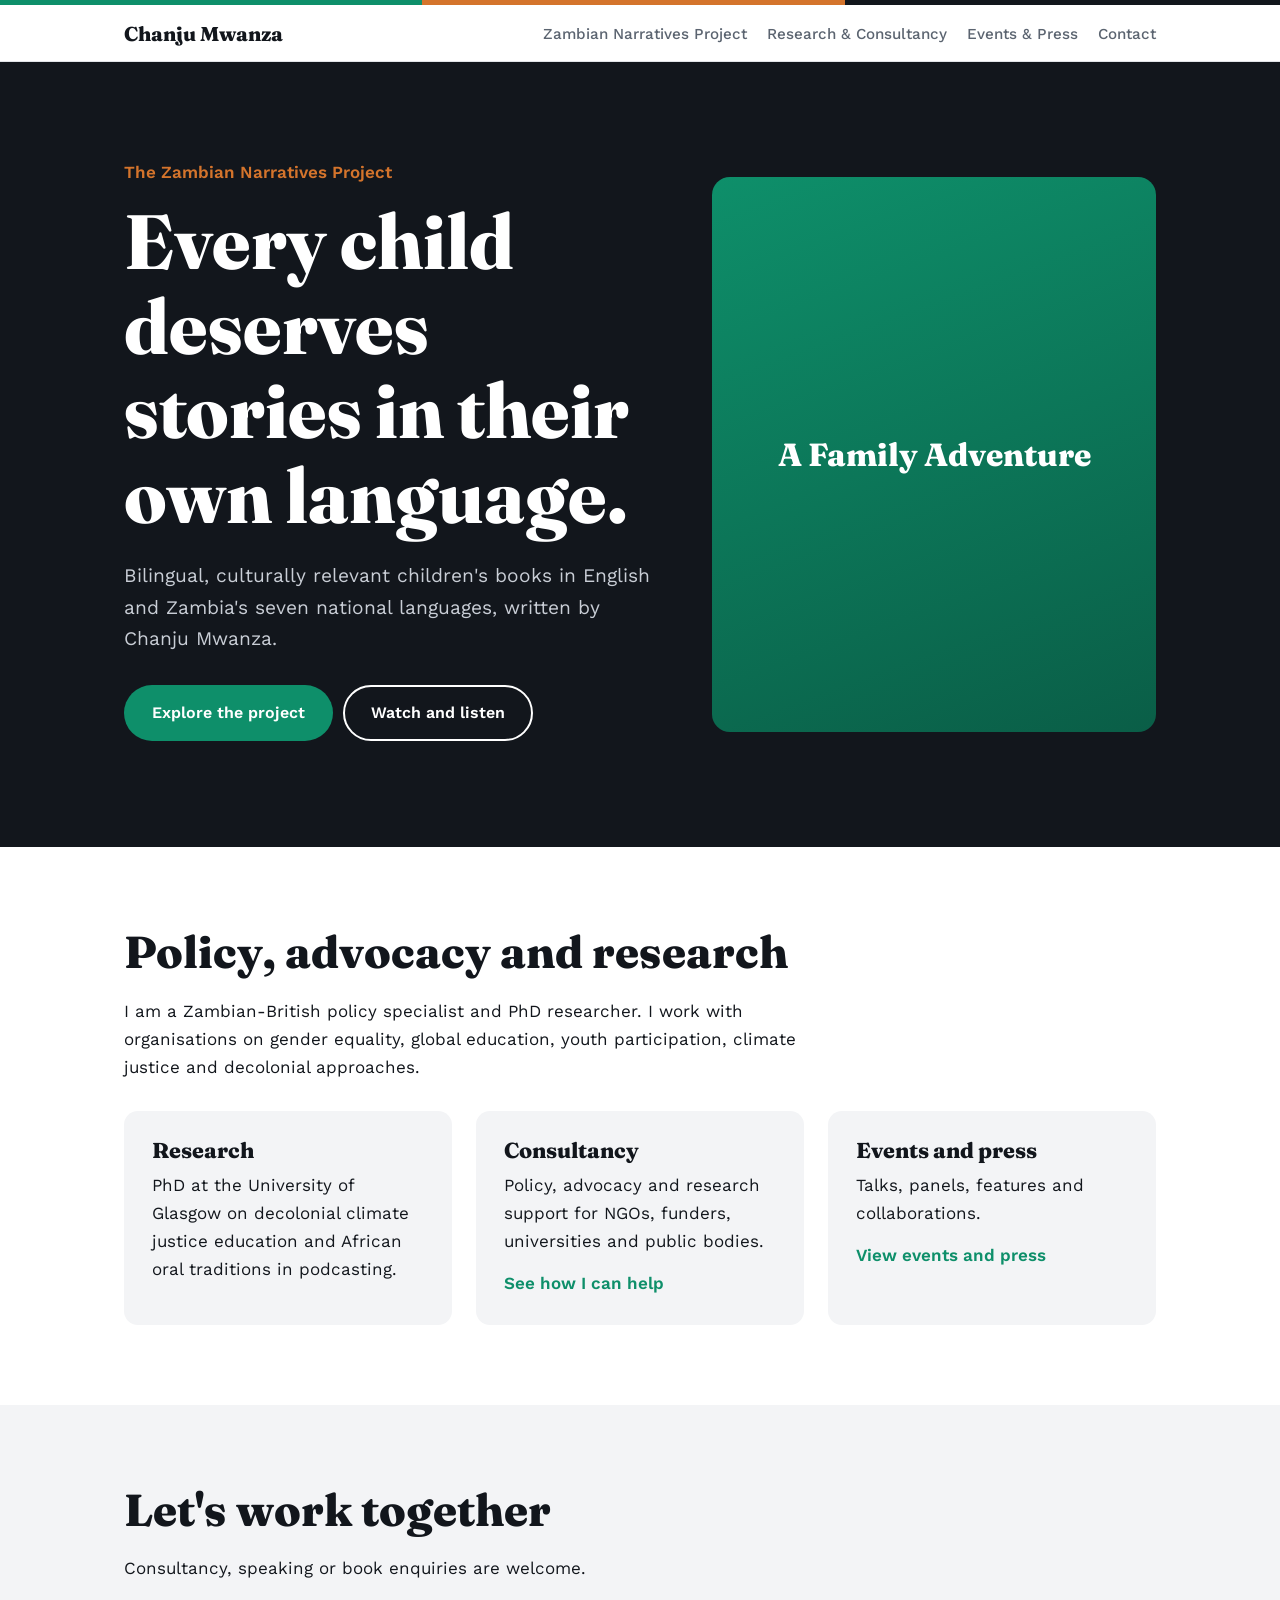
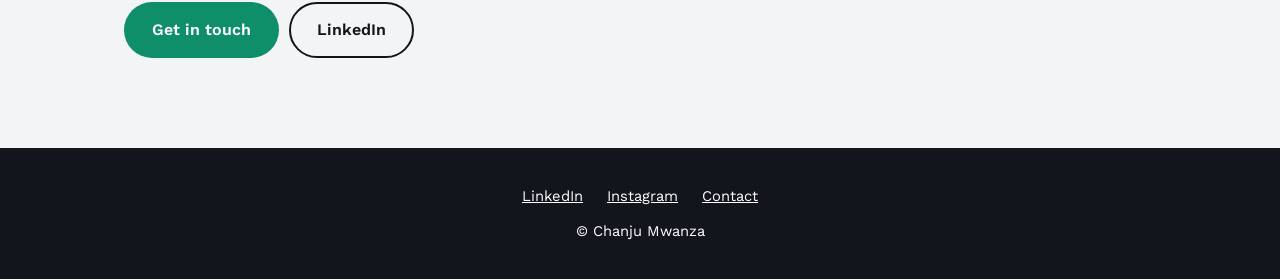
==== index.html @ a1e7d8d2 "Add files via upload" ====
<!DOCTYPE html><html lang="en"><head><meta charset="utf-8"><meta name="viewport" content="width=device-width, initial-scale=1">
<title>Policy, advocacy and research | Chanju Mwanza</title><meta name="description" content="Chanju Mwanza: Zambian Narratives Project, plus policy, advocacy and research consultancy on gender, climate justice and global education.">
<link rel="preconnect" href="https://fonts.googleapis.com"><link rel="preconnect" href="https://fonts.gstatic.com" crossorigin>
<link href="https://fonts.googleapis.com/css2?family=Fraunces:opsz,wght@9..144,500;9..144,800&family=Work+Sans:wght@400;500;600&display=swap" rel="stylesheet">
<link rel="stylesheet" href="style.css"></head><body>
<div class="stripe"></div>
<header><div class="wrap"><a class="logo" href="index.html">Chanju Mwanza</a><nav aria-label="Main"><a href="zambian-narratives-project.html">Zambian Narratives Project</a><a href="research-consultancy.html">Research & Consultancy</a><a href="events-press.html">Events & Press</a><a href="contact.html">Contact</a></nav></div></header>
<main>
<div class="hero"><div class="wrap"><div>
<p class="kicker">The Zambian Narratives Project</p>
<h1>Every child deserves stories in their own language.</h1>
<p class="lead">Bilingual, culturally relevant children's books in English and Zambia's seven national languages, written by Chanju Mwanza.</p>
<a class="btn solid" href="zambian-narratives-project.html">Explore the project</a><a class="btn line" href="zambian-narratives-project.html#watch">Watch and listen</a></div>
<!-- Replace with book cover: <img src="images/book-cover.jpg" alt="A Family Adventure book cover"> -->
<div class="cover" role="img" aria-label="Book cover placeholder"><span>A Family Adventure</span></div></div></div>
<section><div class="wrap"><h2>Policy, advocacy and research</h2>
<p style="max-width:40em">I am a Zambian-British policy specialist and PhD researcher. I work with organisations on gender equality, global education, youth participation, climate justice and decolonial approaches.</p>
<div class="grid">
<div class="card"><h3>Research</h3><p>PhD at the University of Glasgow on decolonial climate justice education and African oral traditions in podcasting.</p></div>
<div class="card"><h3>Consultancy</h3><p>Policy, advocacy and research support for NGOs, funders, universities and public bodies.</p><p style="margin-top:14px"><a class="more" href="research-consultancy.html">See how I can help</a></p></div>
<div class="card"><h3>Events and press</h3><p>Talks, panels, features and collaborations.</p><p style="margin-top:14px"><a class="more" href="events-press.html">View events and press</a></p></div></div></div></section>
<section class="alt"><div class="wrap"><h2>Let's work together</h2><p>Consultancy, speaking or book enquiries are welcome.</p><p style="margin-top:20px"><a class="btn solid" href="contact.html">Get in touch</a><a class="btn line" href="https://www.linkedin.com/in/chanjumwanza" target="_blank" rel="noopener">LinkedIn</a></p></div></section></main>
<footer><a href="https://www.linkedin.com/in/chanjumwanza" target="_blank" rel="noopener">LinkedIn</a><a href="https://instagram.com/chanjumwanza" target="_blank" rel="noopener">Instagram</a><a href="contact.html">Contact</a><p style="margin-top:10px">© Chanju Mwanza</p></footer></body></html>
---- style.css ----
:root{--ink:#12161C;--slate:#5B6470;--mist:#F3F4F6;--line:#E1E4E8;--green:#0E8F6A;--copper:#D4742C;--serif:'Fraunces',Georgia,serif;--sans:'Work Sans',system-ui,sans-serif}
*{box-sizing:border-box;margin:0}
html{scroll-behavior:smooth}
body{font:17px/1.65 var(--sans);color:var(--ink);background:#fff}
a{color:var(--green)}
:focus-visible{outline:3px solid var(--copper);outline-offset:3px}
.wrap{max-width:1080px;margin:0 auto;padding:0 24px}
h1,h2,h3{font-family:var(--serif);line-height:1.1;font-weight:800}
h2{font-size:clamp(1.9rem,4.5vw,2.8rem);margin-bottom:20px}
h3{font-size:1.35rem;margin-bottom:8px}
p+p{margin-top:14px}
section{padding:80px 0}
.stripe{height:5px;background:linear-gradient(90deg,var(--green) 0 33%,var(--copper) 33% 66%,var(--ink) 66%)}
header{position:sticky;top:0;z-index:5;background:#fff;border-bottom:1px solid var(--line)}
header .wrap{display:flex;justify-content:space-between;align-items:center;flex-wrap:wrap;gap:8px;padding-top:14px;padding-bottom:14px}
.logo{font:800 1.25rem var(--serif);text-decoration:none;color:var(--ink)}
nav a{margin-left:20px;text-decoration:none;color:var(--slate);font-weight:500;font-size:.95rem}
nav a:hover,nav a[aria-current]{color:var(--ink)}
nav a[aria-current]{border-bottom:2px solid var(--copper);padding-bottom:3px}
.hero{background:var(--ink);color:#fff;padding:96px 0}
.hero .wrap{display:grid;grid-template-columns:1.2fr 1fr;gap:56px;align-items:center}
.hero h1{font-size:clamp(2.6rem,7vw,4.8rem)}
.hero p.lead{font-size:1.2rem;margin:22px 0 30px;color:#C9CED6;max-width:32em}
.kicker{color:var(--copper);font-weight:600;margin-bottom:14px}
.btn{display:inline-block;padding:13px 26px;border-radius:999px;font-weight:600;text-decoration:none;margin:0 10px 10px 0;border:2px solid transparent;cursor:pointer;font-family:var(--sans);font-size:1rem}
.btn.solid{background:var(--green);color:#fff}
.btn.line{border-color:currentColor;color:inherit}
.btn:hover{background:var(--copper);border-color:var(--copper);color:#fff}
.cover{aspect-ratio:4/5;background:linear-gradient(160deg,var(--green),#0A5E47);border-radius:18px;display:grid;place-items:center;text-align:center;padding:24px;overflow:hidden}
.cover img{width:100%;height:100%;object-fit:cover}
.cover span{font:800 2rem var(--serif)}
.grid{display:grid;grid-template-columns:repeat(auto-fit,minmax(250px,1fr));gap:24px;margin-top:30px}
.card{background:var(--mist);border-radius:14px;padding:28px}
.card a.more{font-weight:600;text-decoration:none}
.alt{background:var(--mist)}
.alt .card{background:#fff}
.split{display:grid;grid-template-columns:1fr 1fr;gap:48px;align-items:start}
.tags{display:flex;flex-wrap:wrap;gap:10px;list-style:none;padding:0;margin-top:20px}
.tags li{border:1px solid var(--line);background:#fff;border-radius:999px;padding:6px 16px;font-size:.92rem}
.video{aspect-ratio:16/9;width:100%;border:0;border-radius:14px;background:#000;display:block;margin-top:16px}
.list li{list-style:none;padding:18px 0;border-bottom:1px solid var(--line)}
.list a{font-weight:600}
.page-title{padding:72px 0 24px}
.page-title h1{font-size:clamp(2.2rem,6vw,3.6rem)}
.page-title p{color:var(--slate);max-width:36em;margin-top:14px;font-size:1.15rem}
form{display:grid;gap:18px;max-width:600px}
label{font-weight:600;display:grid;gap:6px}
input,select,textarea{font:inherit;padding:12px 14px;border:1px solid #C5CAD1;border-radius:10px;background:#fff;width:100%}
textarea{min-height:160px}
.hp{position:absolute;left:-9999px}
footer{background:var(--ink);color:#fff;padding:36px 0;text-align:center;font-size:.92rem}
footer a{color:#fff;margin:0 12px}
@media(max-width:760px){.hero .wrap,.split{grid-template-columns:1fr}.cover{max-width:300px}nav a{margin:0 14px 0 0}section{padding:56px 0}}
@media(prefers-reduced-motion:reduce){html{scroll-behavior:auto}}
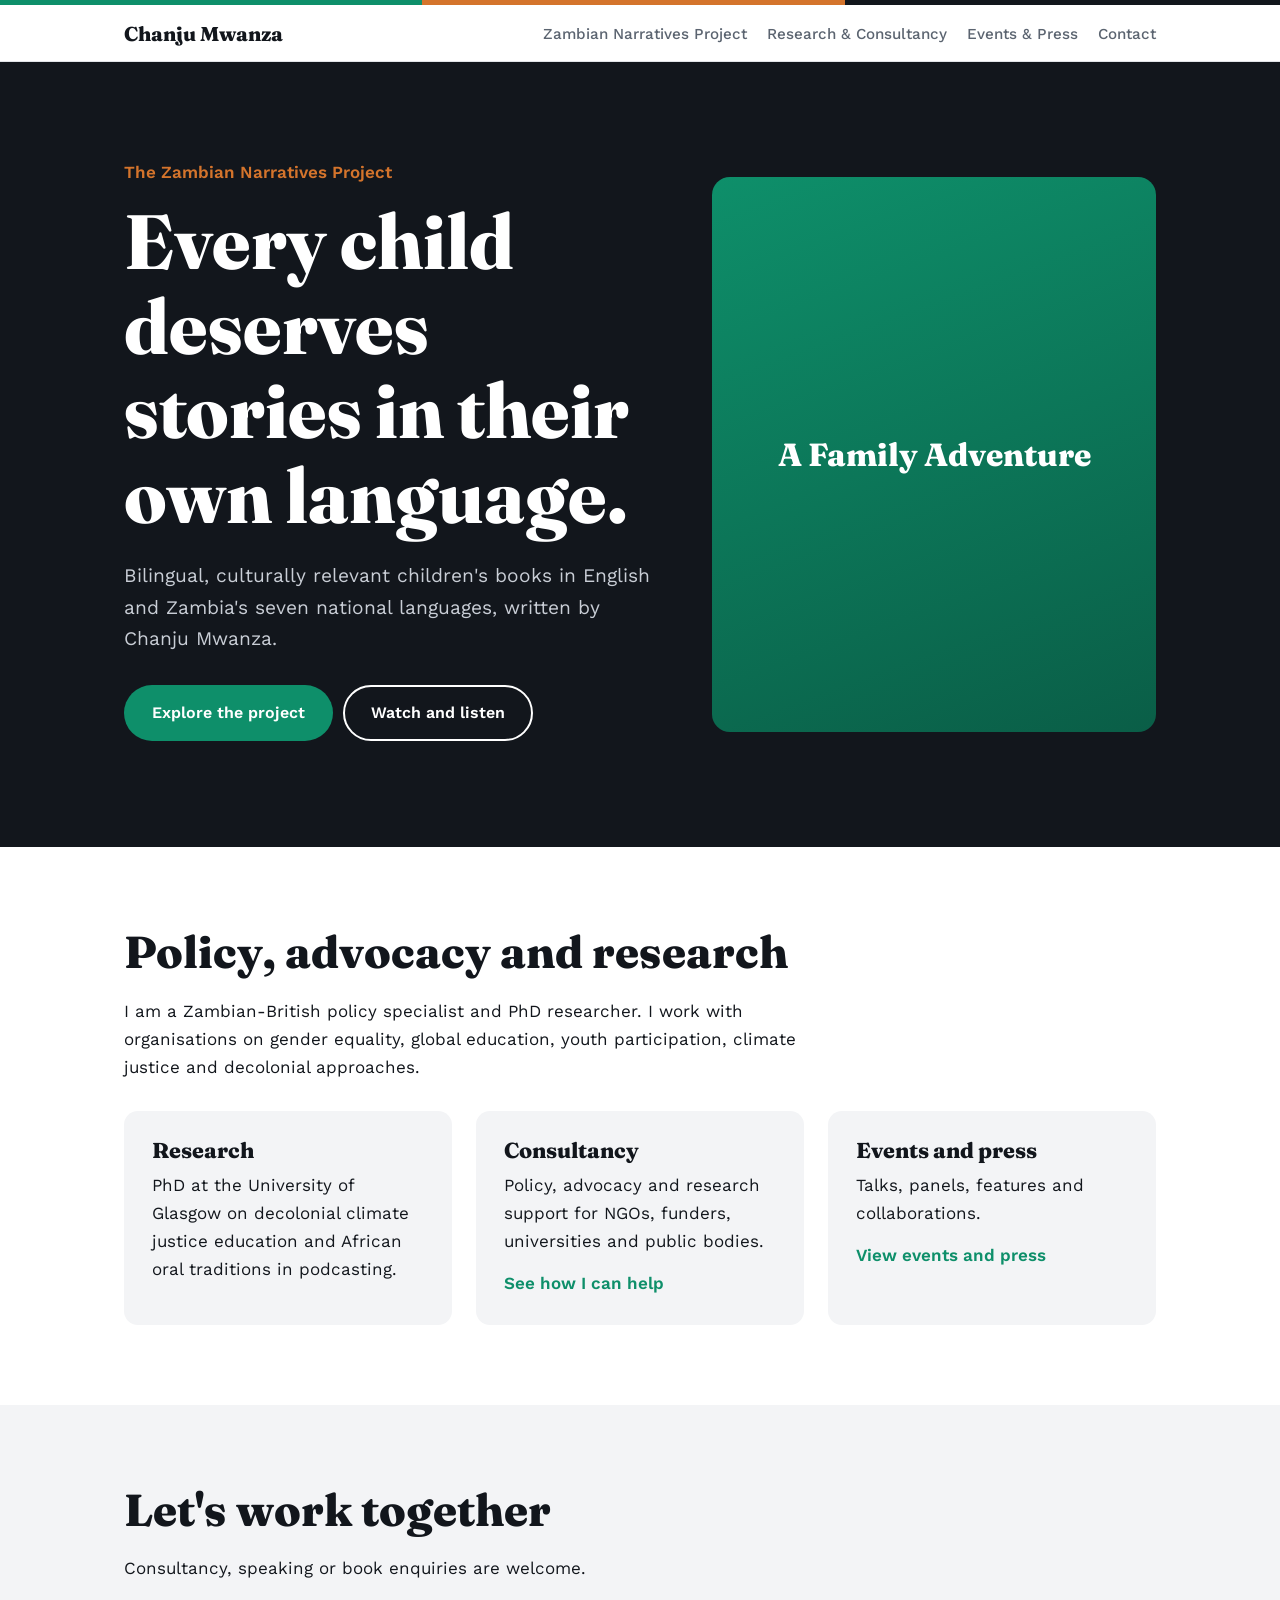
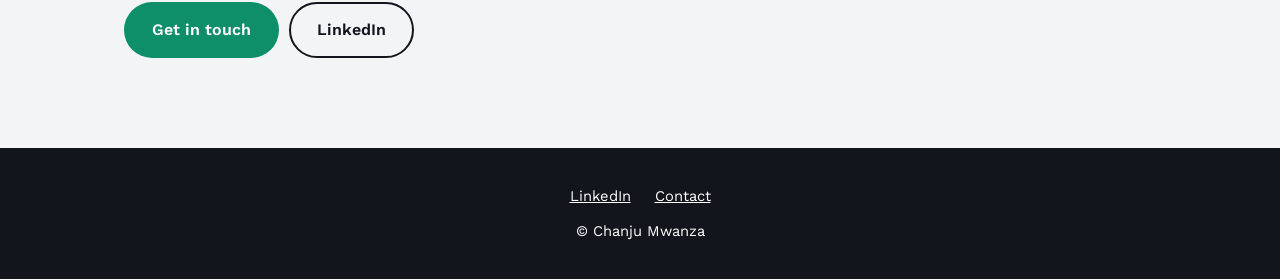
==== commit 7514dadc: "Update footer links in index.html Removed Instagram link from footer and ensured proper formatting." ====
--- a/index.html
+++ b/index.html
@@ -20,4 +20,4 @@
 <div class="card"><h3>Consultancy</h3><p>Policy, advocacy and research support for NGOs, funders, universities and public bodies.</p><p style="margin-top:14px"><a class="more" href="research-consultancy.html">See how I can help</a></p></div>
 <div class="card"><h3>Events and press</h3><p>Talks, panels, features and collaborations.</p><p style="margin-top:14px"><a class="more" href="events-press.html">View events and press</a></p></div></div></div></section>
 <section class="alt"><div class="wrap"><h2>Let's work together</h2><p>Consultancy, speaking or book enquiries are welcome.</p><p style="margin-top:20px"><a class="btn solid" href="contact.html">Get in touch</a><a class="btn line" href="https://www.linkedin.com/in/chanjumwanza" target="_blank" rel="noopener">LinkedIn</a></p></div></section></main>
-<footer><a href="https://www.linkedin.com/in/chanjumwanza" target="_blank" rel="noopener">LinkedIn</a><a href="https://instagram.com/chanjumwanza" target="_blank" rel="noopener">Instagram</a><a href="contact.html">Contact</a><p style="margin-top:10px">© Chanju Mwanza</p></footer></body></html>+<footer><a href="https://www.linkedin.com/in/chanjumwanza" target="_blank" rel="noopener">LinkedIn</a><a href="contact.html">Contact</a><p style="margin-top:10px">© Chanju Mwanza</p></footer></body></html>
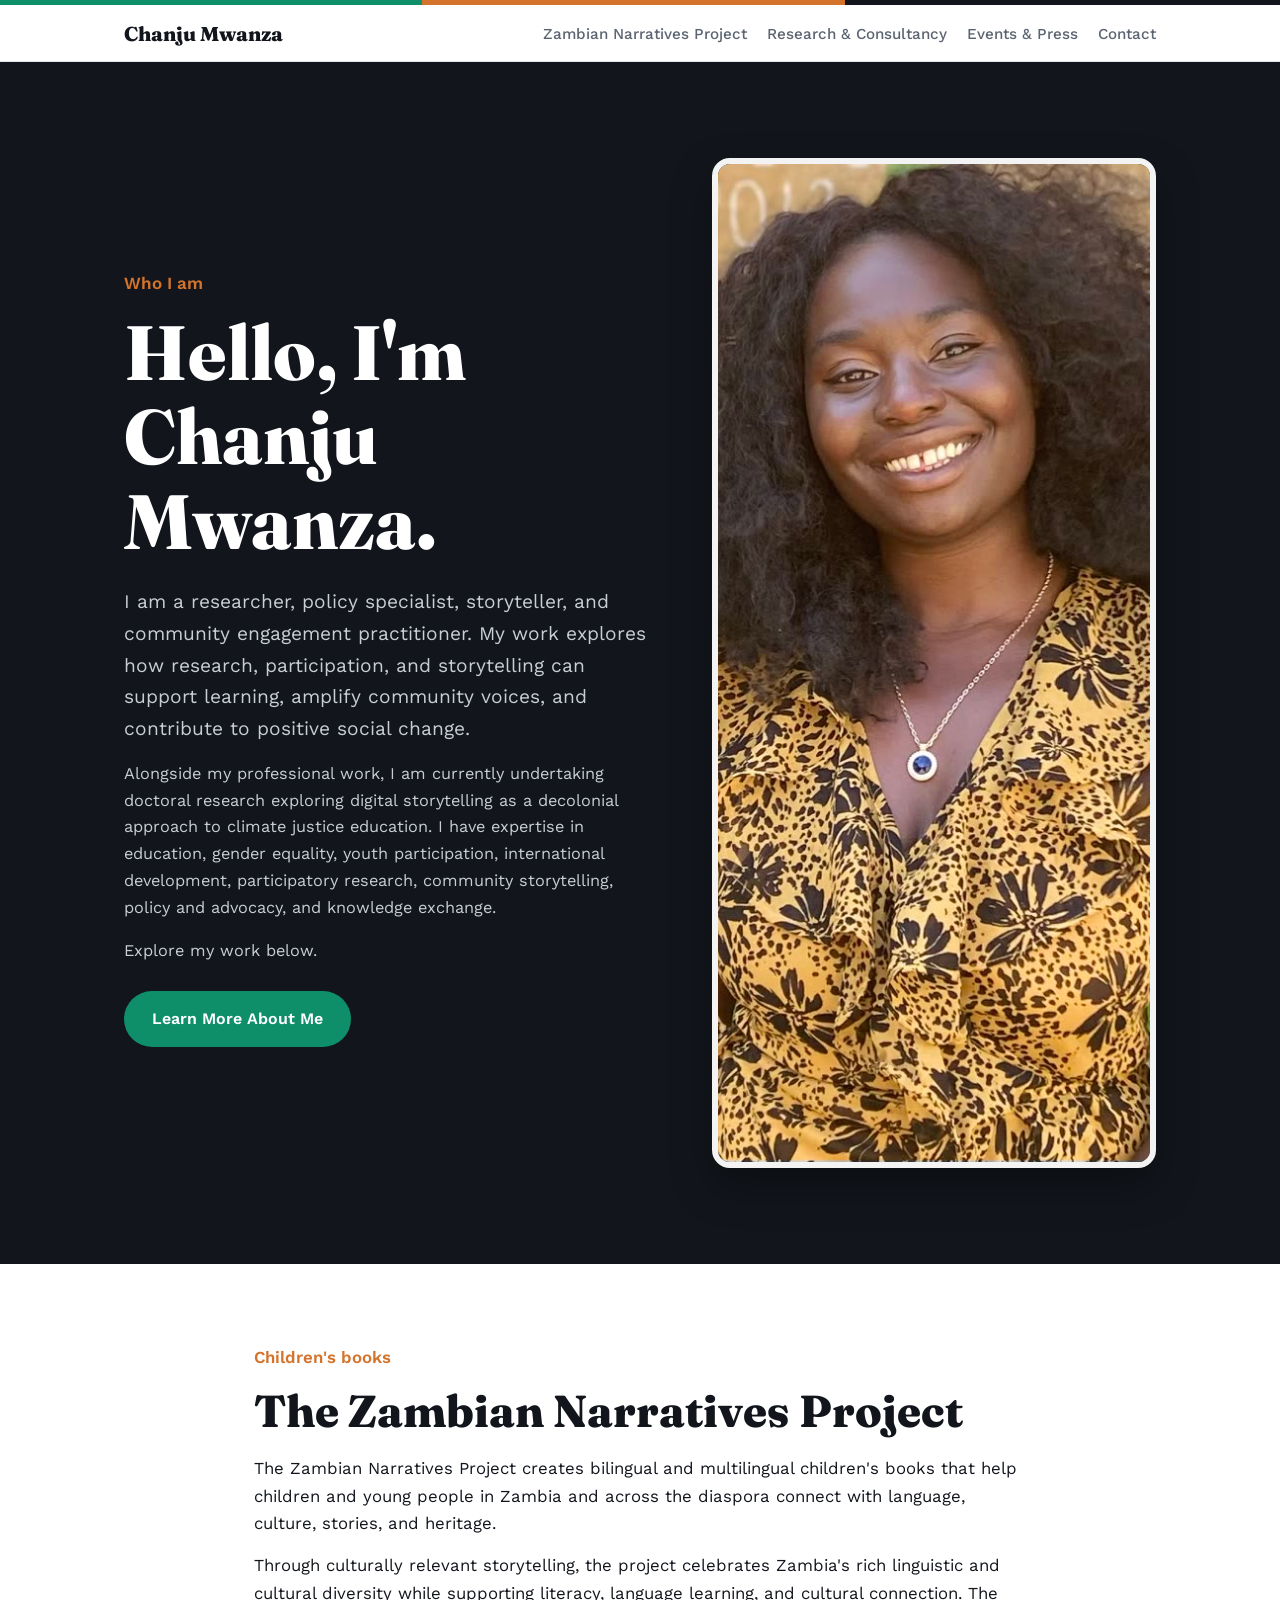
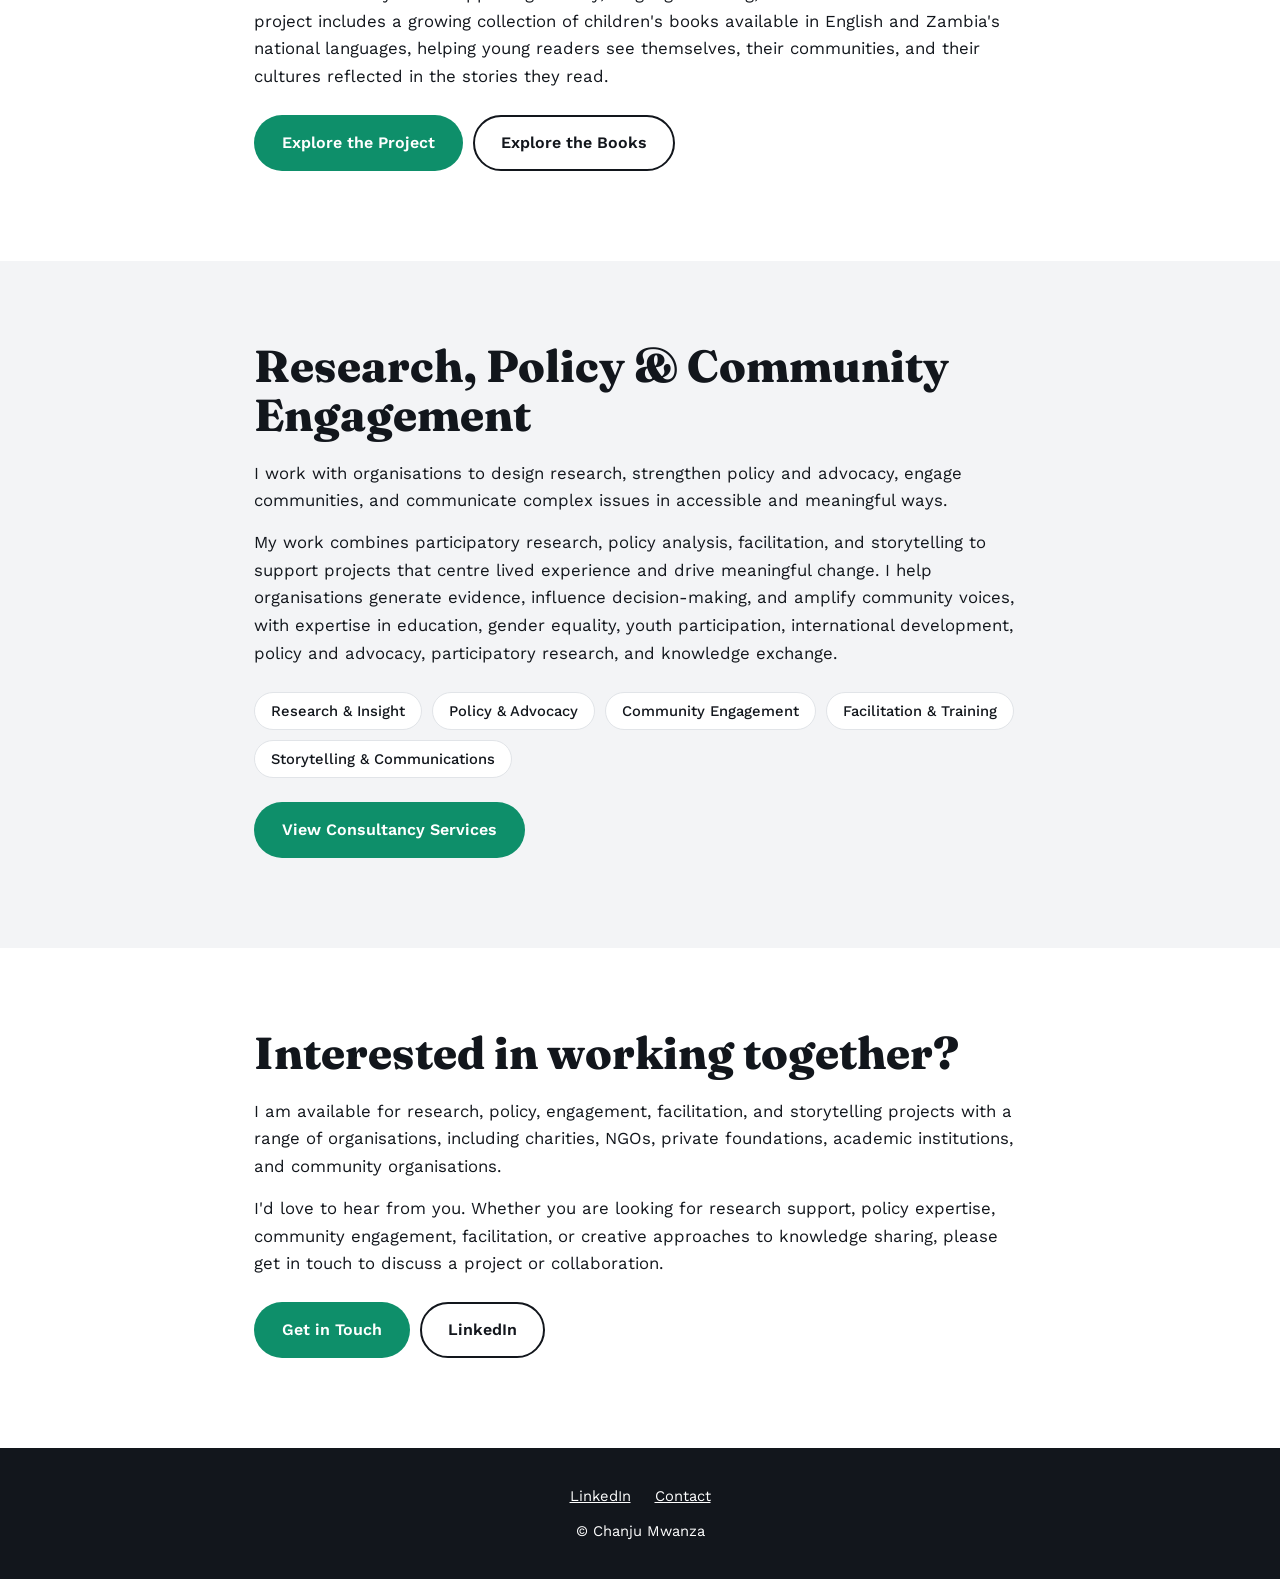
==== commit 6cf03a5f: "Revise title, meta description, and add content sections Updated the title and meta description for " ====
--- a/index.html
+++ b/index.html
@@ -1,23 +1,55 @@
 <!DOCTYPE html><html lang="en"><head><meta charset="utf-8"><meta name="viewport" content="width=device-width, initial-scale=1">
-<title>Policy, advocacy and research | Chanju Mwanza</title><meta name="description" content="Chanju Mwanza: Zambian Narratives Project, plus policy, advocacy and research consultancy on gender, climate justice and global education.">
+<title>Researcher, policy specialist and storyteller | Chanju Mwanza</title><meta name="description" content="Chanju Mwanza is a researcher, policy specialist, storyteller and community engagement practitioner, and founder of the Zambian Narratives Project.">
 <link rel="preconnect" href="https://fonts.googleapis.com"><link rel="preconnect" href="https://fonts.gstatic.com" crossorigin>
 <link href="https://fonts.googleapis.com/css2?family=Fraunces:opsz,wght@9..144,500;9..144,800&family=Work+Sans:wght@400;500;600&display=swap" rel="stylesheet">
-<link rel="stylesheet" href="style.css"></head><body>
+<link rel="stylesheet" href="style.css">
+<style>
+.hero .portrait{width:100%;aspect-ratio:4/5;object-fit:cover;object-position:center 20%;border-radius:18px;border:6px solid rgba(255,255,255,.95);box-shadow:0 18px 40px rgba(0,0,0,.35);display:block}
+.hero h1 span{display:block;font-size:.5em;color:var(--copper);margin-bottom:10px;font-weight:600;letter-spacing:.02em}
+.hero p+p{color:#C9CED6}
+.hero p.lead{margin:0 0 0}
+.hero .body-text{font-size:1.02rem;color:#C9CED6;max-width:36em;margin-top:16px}
+.hero .cta{margin-top:26px}
+.znp .wrap{max-width:820px}
+.znp p{font-size:1.05rem}
+.svc{margin-top:24px}
+.svc li{font-weight:500}
+@media(max-width:760px){.hero .portrait{max-width:340px}}
+</style></head><body>
 <div class="stripe"></div>
 <header><div class="wrap"><a class="logo" href="index.html">Chanju Mwanza</a><nav aria-label="Main"><a href="zambian-narratives-project.html">Zambian Narratives Project</a><a href="research-consultancy.html">Research & Consultancy</a><a href="events-press.html">Events & Press</a><a href="contact.html">Contact</a></nav></div></header>
 <main>
+
 <div class="hero"><div class="wrap"><div>
-<p class="kicker">The Zambian Narratives Project</p>
-<h1>Every child deserves stories in their own language.</h1>
-<p class="lead">Bilingual, culturally relevant children's books in English and Zambia's seven national languages, written by Chanju Mwanza.</p>
-<a class="btn solid" href="zambian-narratives-project.html">Explore the project</a><a class="btn line" href="zambian-narratives-project.html#watch">Watch and listen</a></div>
-<!-- Replace with book cover: <img src="images/book-cover.jpg" alt="A Family Adventure book cover"> -->
-<div class="cover" role="img" aria-label="Book cover placeholder"><span>A Family Adventure</span></div></div></div>
-<section><div class="wrap"><h2>Policy, advocacy and research</h2>
-<p style="max-width:40em">I am a Zambian-British policy specialist and PhD researcher. I work with organisations on gender equality, global education, youth participation, climate justice and decolonial approaches.</p>
-<div class="grid">
-<div class="card"><h3>Research</h3><p>PhD at the University of Glasgow on decolonial climate justice education and African oral traditions in podcasting.</p></div>
-<div class="card"><h3>Consultancy</h3><p>Policy, advocacy and research support for NGOs, funders, universities and public bodies.</p><p style="margin-top:14px"><a class="more" href="research-consultancy.html">See how I can help</a></p></div>
-<div class="card"><h3>Events and press</h3><p>Talks, panels, features and collaborations.</p><p style="margin-top:14px"><a class="more" href="events-press.html">View events and press</a></p></div></div></div></section>
-<section class="alt"><div class="wrap"><h2>Let's work together</h2><p>Consultancy, speaking or book enquiries are welcome.</p><p style="margin-top:20px"><a class="btn solid" href="contact.html">Get in touch</a><a class="btn line" href="https://www.linkedin.com/in/chanjumwanza" target="_blank" rel="noopener">LinkedIn</a></p></div></section></main>
+<p class="kicker">Who I am</p>
+<h1>Hello, I'm Chanju Mwanza.</h1>
+<p class="lead" style="margin-top:22px">I am a researcher, policy specialist, storyteller, and community engagement practitioner. My work explores how research, participation, and storytelling can support learning, amplify community voices, and contribute to positive social change.</p>
+<p class="body-text">Alongside my professional work, I am currently undertaking doctoral research exploring digital storytelling as a decolonial approach to climate justice education. I have expertise in education, gender equality, youth participation, international development, participatory research, community storytelling, policy and advocacy, and knowledge exchange.</p>
+<p class="body-text">Explore my work below.</p>
+<p class="cta"><a class="btn solid" href="research-consultancy.html">Learn More About Me</a></p></div>
+<img class="portrait" src="images/chanju-portrait.jpg" alt="Portrait of Chanju Mwanza smiling, wearing a mustard leopard-print dress" width="900" height="1010"></div></div>
+
+<section class="znp"><div class="wrap">
+<p class="kicker" style="color:var(--copper)">Children's books</p>
+<h2>The Zambian Narratives Project</h2>
+<p>The Zambian Narratives Project creates bilingual and multilingual children's books that help children and young people in Zambia and across the diaspora connect with language, culture, stories, and heritage.</p>
+<p>Through culturally relevant storytelling, the project celebrates Zambia's rich linguistic and cultural diversity while supporting literacy, language learning, and cultural connection. The project includes a growing collection of children's books available in English and Zambia's national languages, helping young readers see themselves, their communities, and their cultures reflected in the stories they read.</p>
+<p style="margin-top:24px"><a class="btn solid" href="zambian-narratives-project.html">Explore the Project</a><a class="btn line" href="https://www.amazon.co.uk/stores/author/B0GZ334R87/allbooks" target="_blank" rel="noopener">Explore the Books</a></p>
+</div></section>
+
+<section class="alt"><div class="wrap" style="max-width:820px">
+<h2>Research, Policy &amp; Community Engagement</h2>
+<p style="font-size:1.05rem">I work with organisations to design research, strengthen policy and advocacy, engage communities, and communicate complex issues in accessible and meaningful ways.</p>
+<p style="font-size:1.05rem">My work combines participatory research, policy analysis, facilitation, and storytelling to support projects that centre lived experience and drive meaningful change. I help organisations generate evidence, influence decision-making, and amplify community voices, with expertise in education, gender equality, youth participation, international development, policy and advocacy, participatory research, and knowledge exchange.</p>
+<ul class="tags svc"><li>Research &amp; Insight</li><li>Policy &amp; Advocacy</li><li>Community Engagement</li><li>Facilitation &amp; Training</li><li>Storytelling &amp; Communications</li></ul>
+<p style="margin-top:24px"><a class="btn solid" href="research-consultancy.html">View Consultancy Services</a></p>
+</div></section>
+
+<section><div class="wrap" style="max-width:820px">
+<h2>Interested in working together?</h2>
+<p style="font-size:1.05rem">I am available for research, policy, engagement, facilitation, and storytelling projects with a range of organisations, including charities, NGOs, private foundations, academic institutions, and community organisations.</p>
+<p style="font-size:1.05rem">I'd love to hear from you. Whether you are looking for research support, policy expertise, community engagement, facilitation, or creative approaches to knowledge sharing, please get in touch to discuss a project or collaboration.</p>
+<p style="margin-top:24px"><a class="btn solid" href="contact.html">Get in Touch</a><a class="btn line" href="https://www.linkedin.com/in/chanjumwanza" target="_blank" rel="noopener">LinkedIn</a></p>
+</div></section>
+</main>
 <footer><a href="https://www.linkedin.com/in/chanjumwanza" target="_blank" rel="noopener">LinkedIn</a><a href="contact.html">Contact</a><p style="margin-top:10px">© Chanju Mwanza</p></footer></body></html>
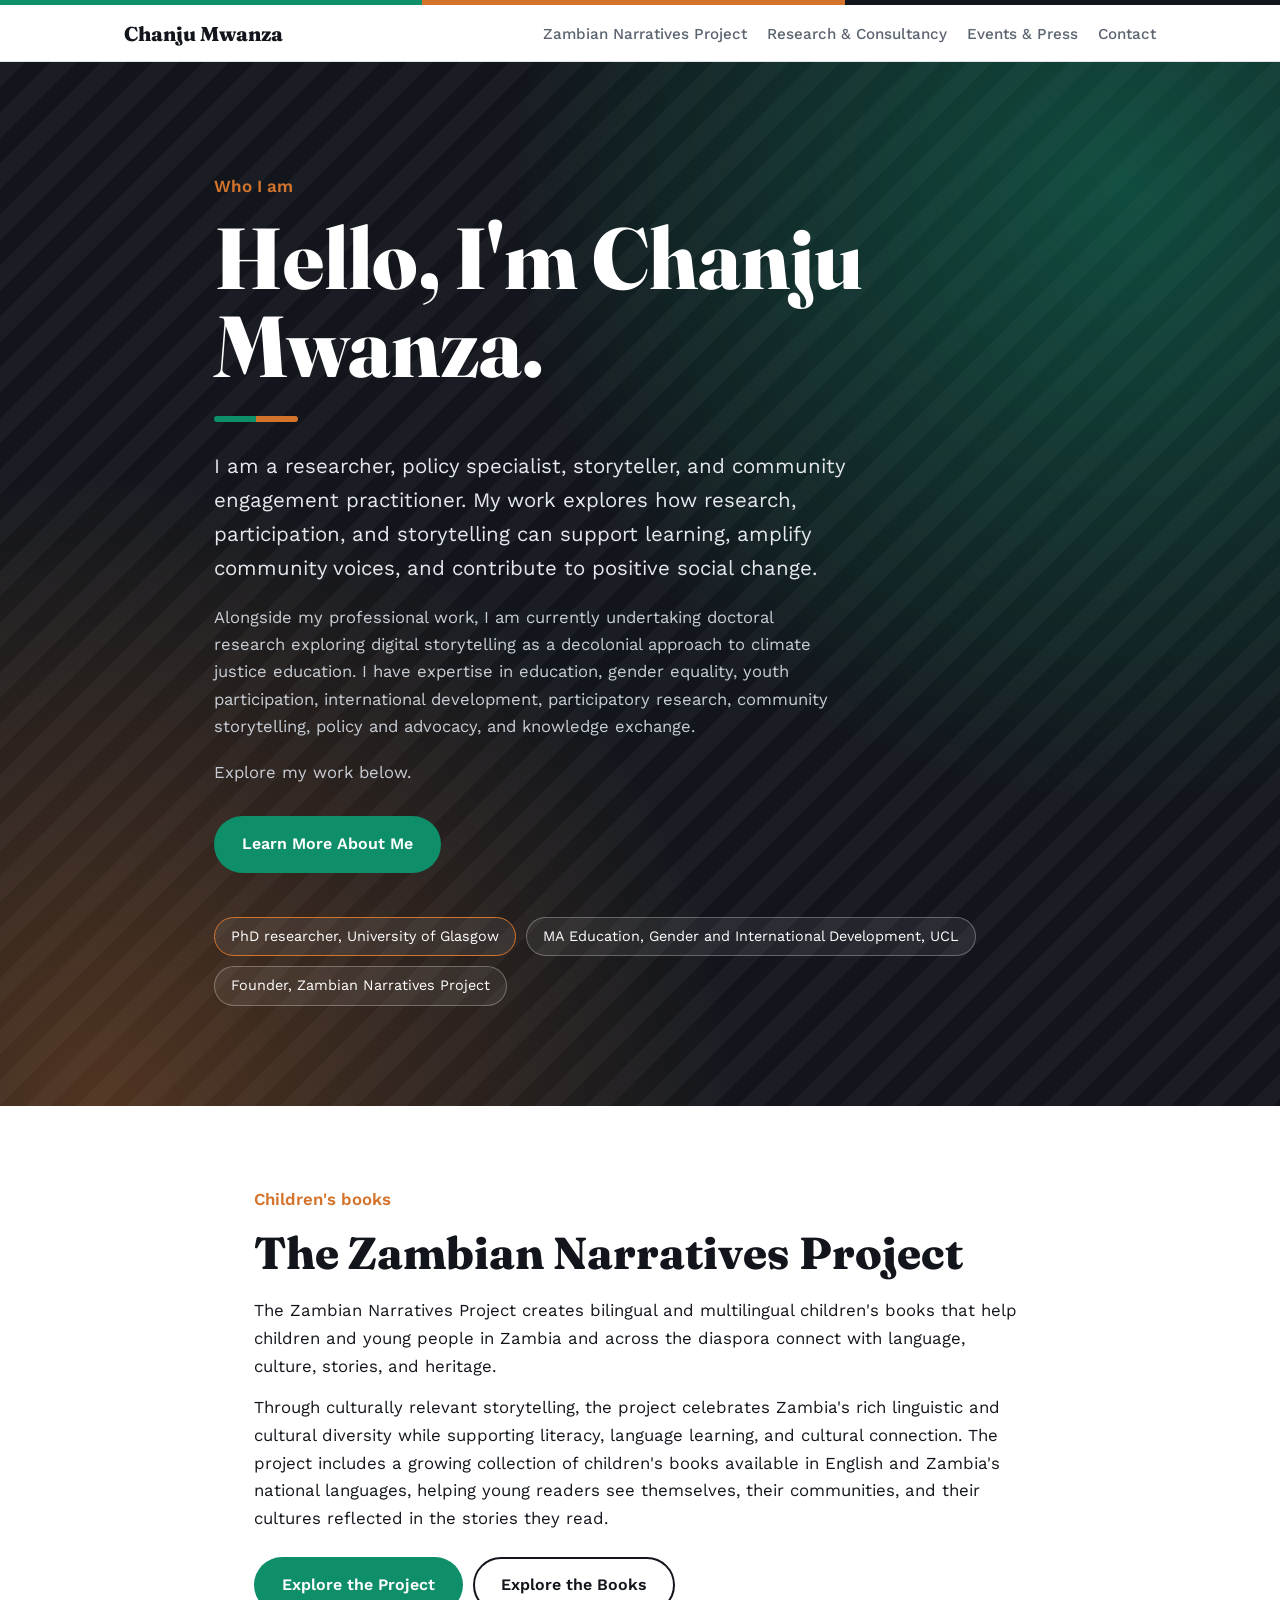
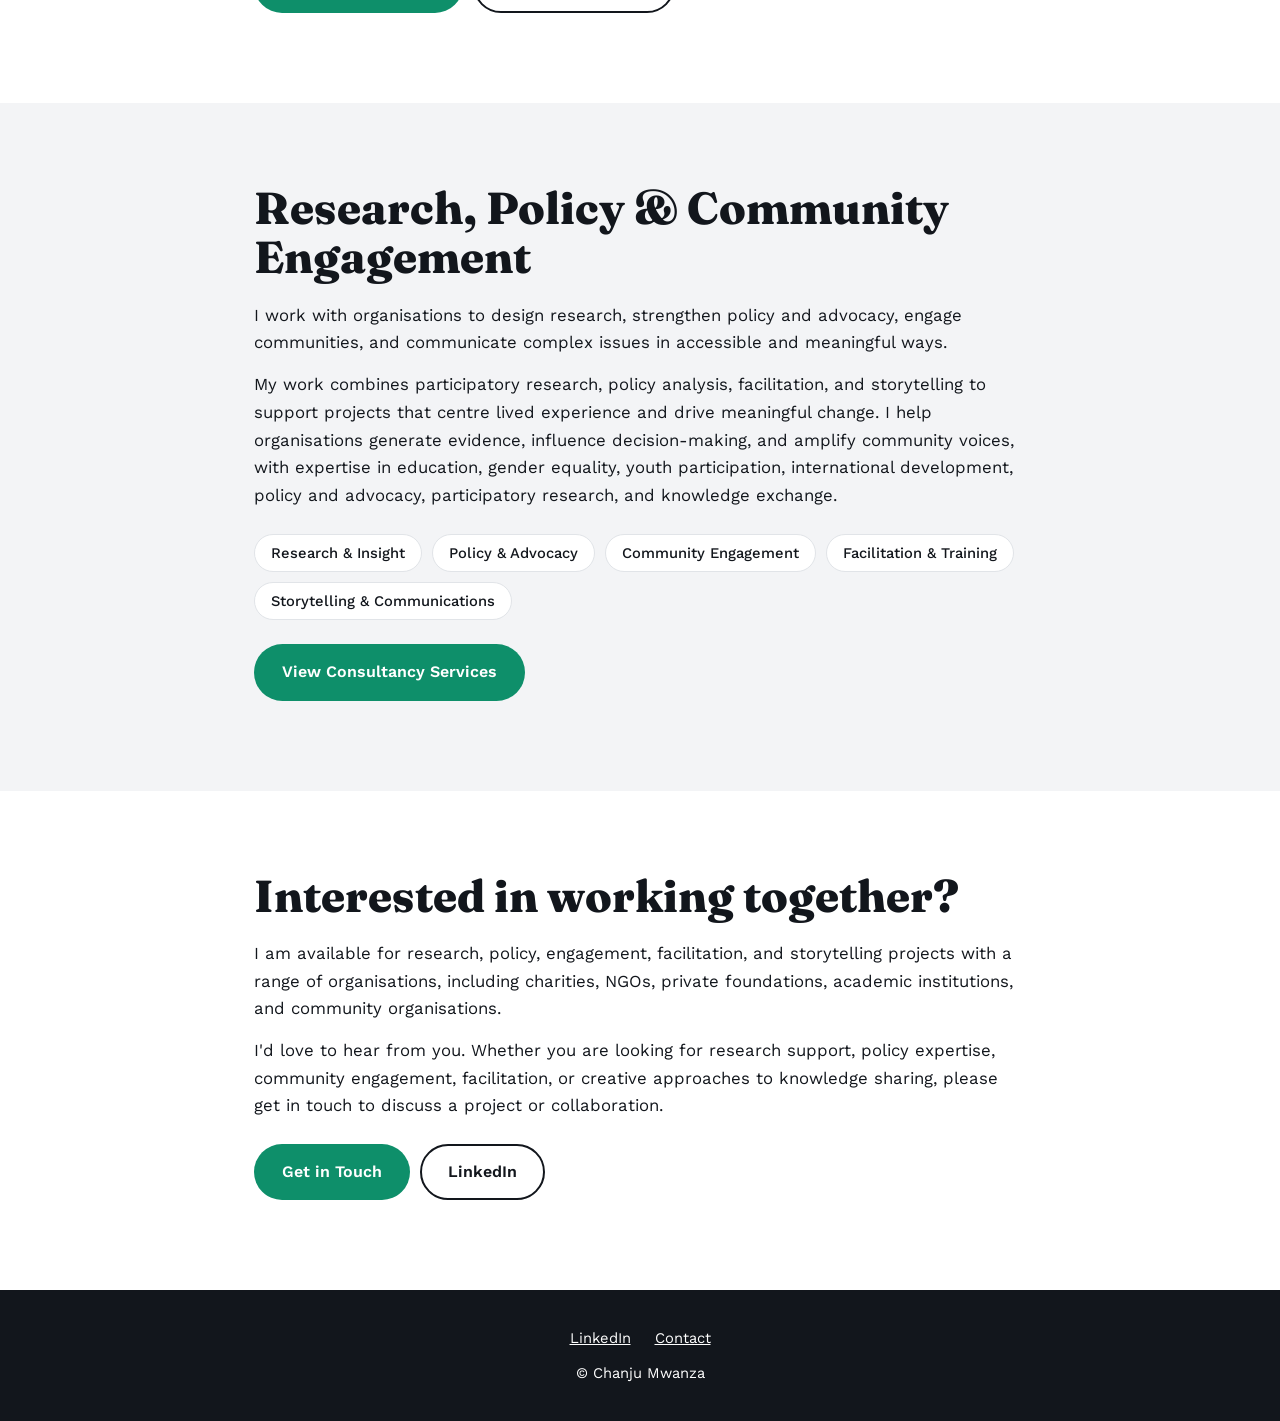
==== commit a181d2b0: "Enhance hero section with new content and styles Updated hero section with additional content and st" ====
--- a/index.html
+++ b/index.html
@@ -4,30 +4,40 @@
 <link href="https://fonts.googleapis.com/css2?family=Fraunces:opsz,wght@9..144,500;9..144,800&family=Work+Sans:wght@400;500;600&display=swap" rel="stylesheet">
 <link rel="stylesheet" href="style.css">
 <style>
-.hero .portrait{width:100%;aspect-ratio:4/5;object-fit:cover;object-position:center 20%;border-radius:18px;border:6px solid rgba(255,255,255,.95);box-shadow:0 18px 40px rgba(0,0,0,.35);display:block}
-.hero h1 span{display:block;font-size:.5em;color:var(--copper);margin-bottom:10px;font-weight:600;letter-spacing:.02em}
-.hero p+p{color:#C9CED6}
-.hero p.lead{margin:0 0 0}
-.hero .body-text{font-size:1.02rem;color:#C9CED6;max-width:36em;margin-top:16px}
-.hero .cta{margin-top:26px}
+.hero{position:relative;overflow:hidden;padding:110px 0 100px;background:
+radial-gradient(circle at 88% 12%,rgba(14,143,106,.45),transparent 42%),
+radial-gradient(circle at 8% 100%,rgba(212,116,44,.32),transparent 40%),
+repeating-linear-gradient(135deg,rgba(255,255,255,.035) 0 18px,transparent 18px 36px),
+var(--ink)}
+.hero .wrap{display:block;max-width:900px}
+.hero h1{font-size:clamp(2.8rem,8vw,5.4rem);line-height:1.02}
+.hero .bar{width:84px;height:6px;border-radius:99px;background:linear-gradient(90deg,var(--green) 0 50%,var(--copper) 50%);margin:26px 0 28px}
+.hero p.lead{font-size:1.28rem;color:#E4E7EC;max-width:34em;margin:0}
+.hero .body-text{font-size:1.04rem;color:#C9CED6;max-width:38em;margin-top:18px}
+.hero .cta{margin-top:30px}
+.creds{display:flex;flex-wrap:wrap;gap:10px;list-style:none;padding:0;margin-top:34px}
+.creds li{border:1px solid rgba(255,255,255,.28);border-radius:999px;padding:7px 16px;font-size:.9rem;color:#fff;background:rgba(255,255,255,.07)}
+.creds li:first-child{border-color:var(--copper)}
 .znp .wrap{max-width:820px}
 .znp p{font-size:1.05rem}
 .svc{margin-top:24px}
 .svc li{font-weight:500}
-@media(max-width:760px){.hero .portrait{max-width:340px}}
+@media(max-width:760px){.hero{padding:72px 0 64px}}
 </style></head><body>
 <div class="stripe"></div>
 <header><div class="wrap"><a class="logo" href="index.html">Chanju Mwanza</a><nav aria-label="Main"><a href="zambian-narratives-project.html">Zambian Narratives Project</a><a href="research-consultancy.html">Research & Consultancy</a><a href="events-press.html">Events & Press</a><a href="contact.html">Contact</a></nav></div></header>
 <main>
 
-<div class="hero"><div class="wrap"><div>
+<div class="hero"><div class="wrap">
 <p class="kicker">Who I am</p>
 <h1>Hello, I'm Chanju Mwanza.</h1>
-<p class="lead" style="margin-top:22px">I am a researcher, policy specialist, storyteller, and community engagement practitioner. My work explores how research, participation, and storytelling can support learning, amplify community voices, and contribute to positive social change.</p>
+<div class="bar"></div>
+<p class="lead">I am a researcher, policy specialist, storyteller, and community engagement practitioner. My work explores how research, participation, and storytelling can support learning, amplify community voices, and contribute to positive social change.</p>
 <p class="body-text">Alongside my professional work, I am currently undertaking doctoral research exploring digital storytelling as a decolonial approach to climate justice education. I have expertise in education, gender equality, youth participation, international development, participatory research, community storytelling, policy and advocacy, and knowledge exchange.</p>
 <p class="body-text">Explore my work below.</p>
-<p class="cta"><a class="btn solid" href="research-consultancy.html">Learn More About Me</a></p></div>
-<img class="portrait" src="images/chanju-portrait.jpg" alt="Portrait of Chanju Mwanza smiling, wearing a mustard leopard-print dress" width="900" height="1010"></div></div>
+<p class="cta"><a class="btn solid" href="research-consultancy.html">Learn More About Me</a></p>
+<ul class="creds"><li>PhD researcher, University of Glasgow</li><li>MA Education, Gender and International Development, UCL</li><li>Founder, Zambian Narratives Project</li></ul>
+</div></div>
 
 <section class="znp"><div class="wrap">
 <p class="kicker" style="color:var(--copper)">Children's books</p>
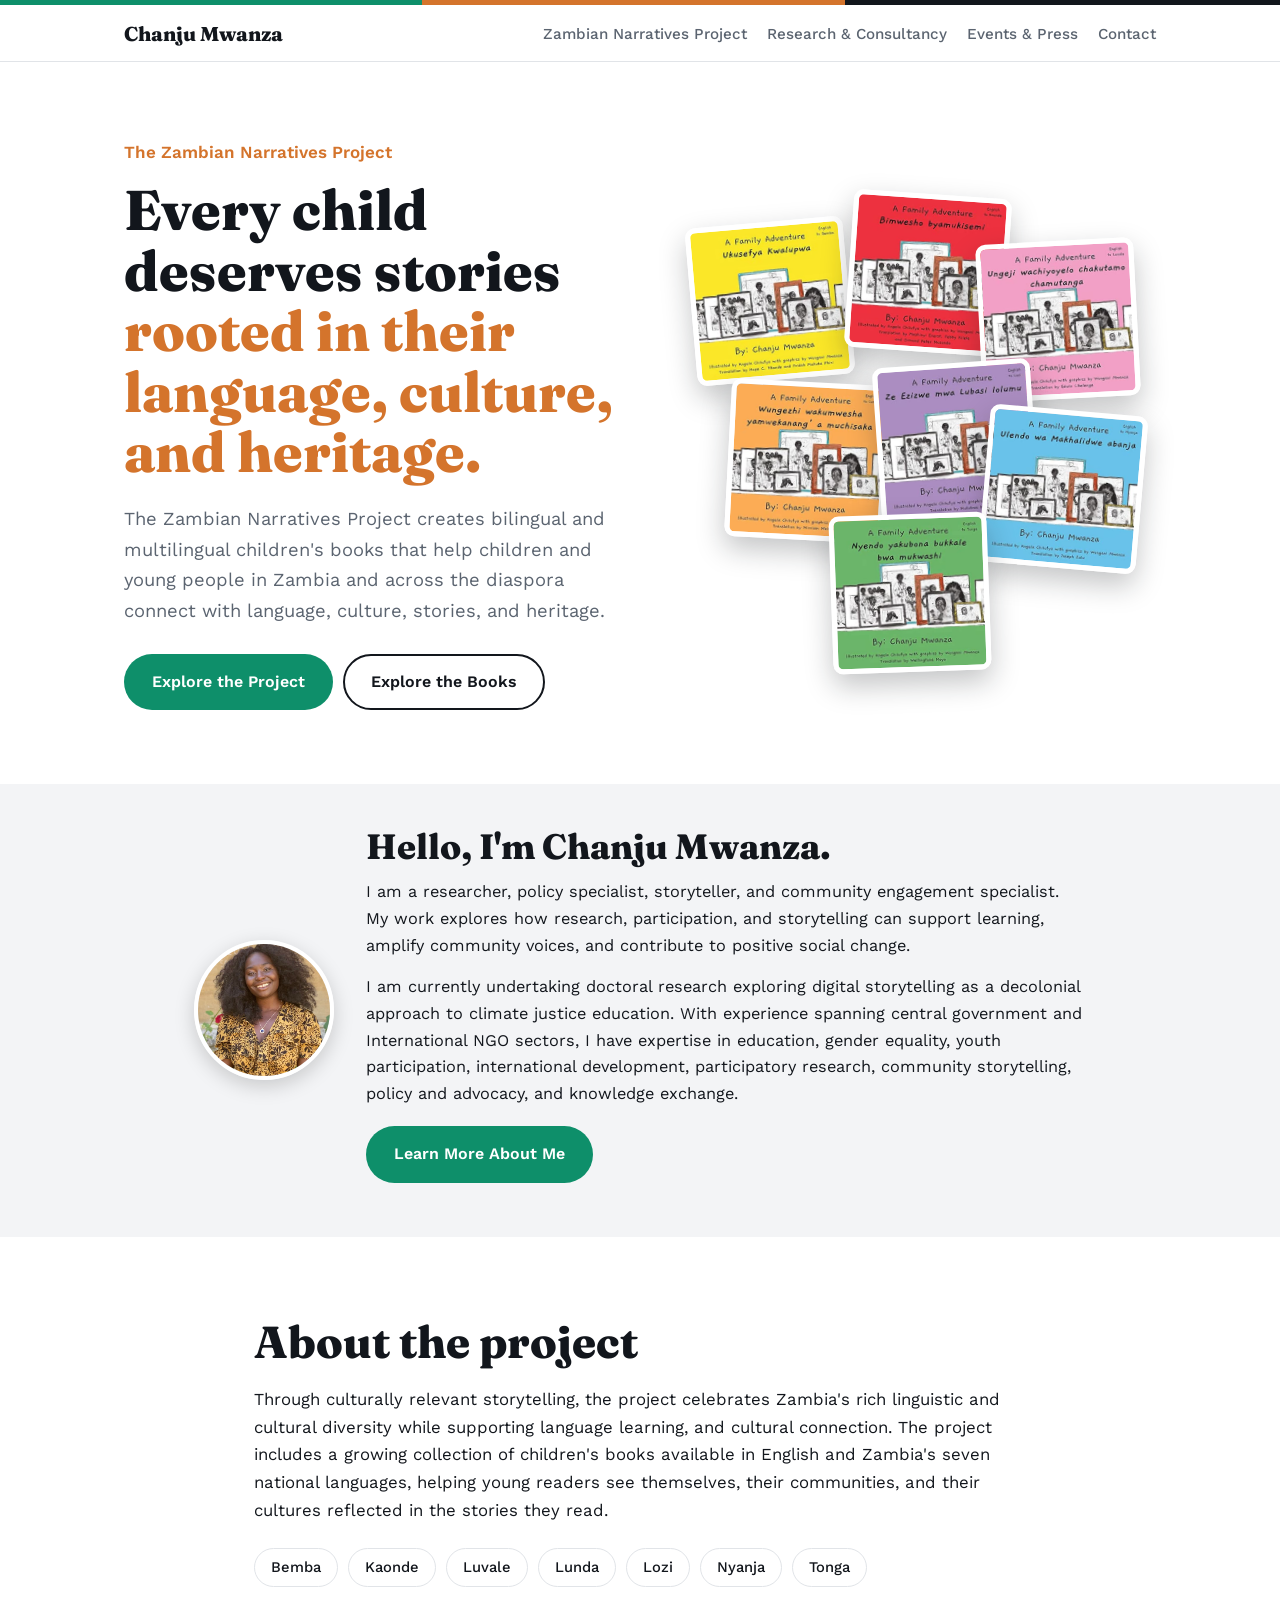
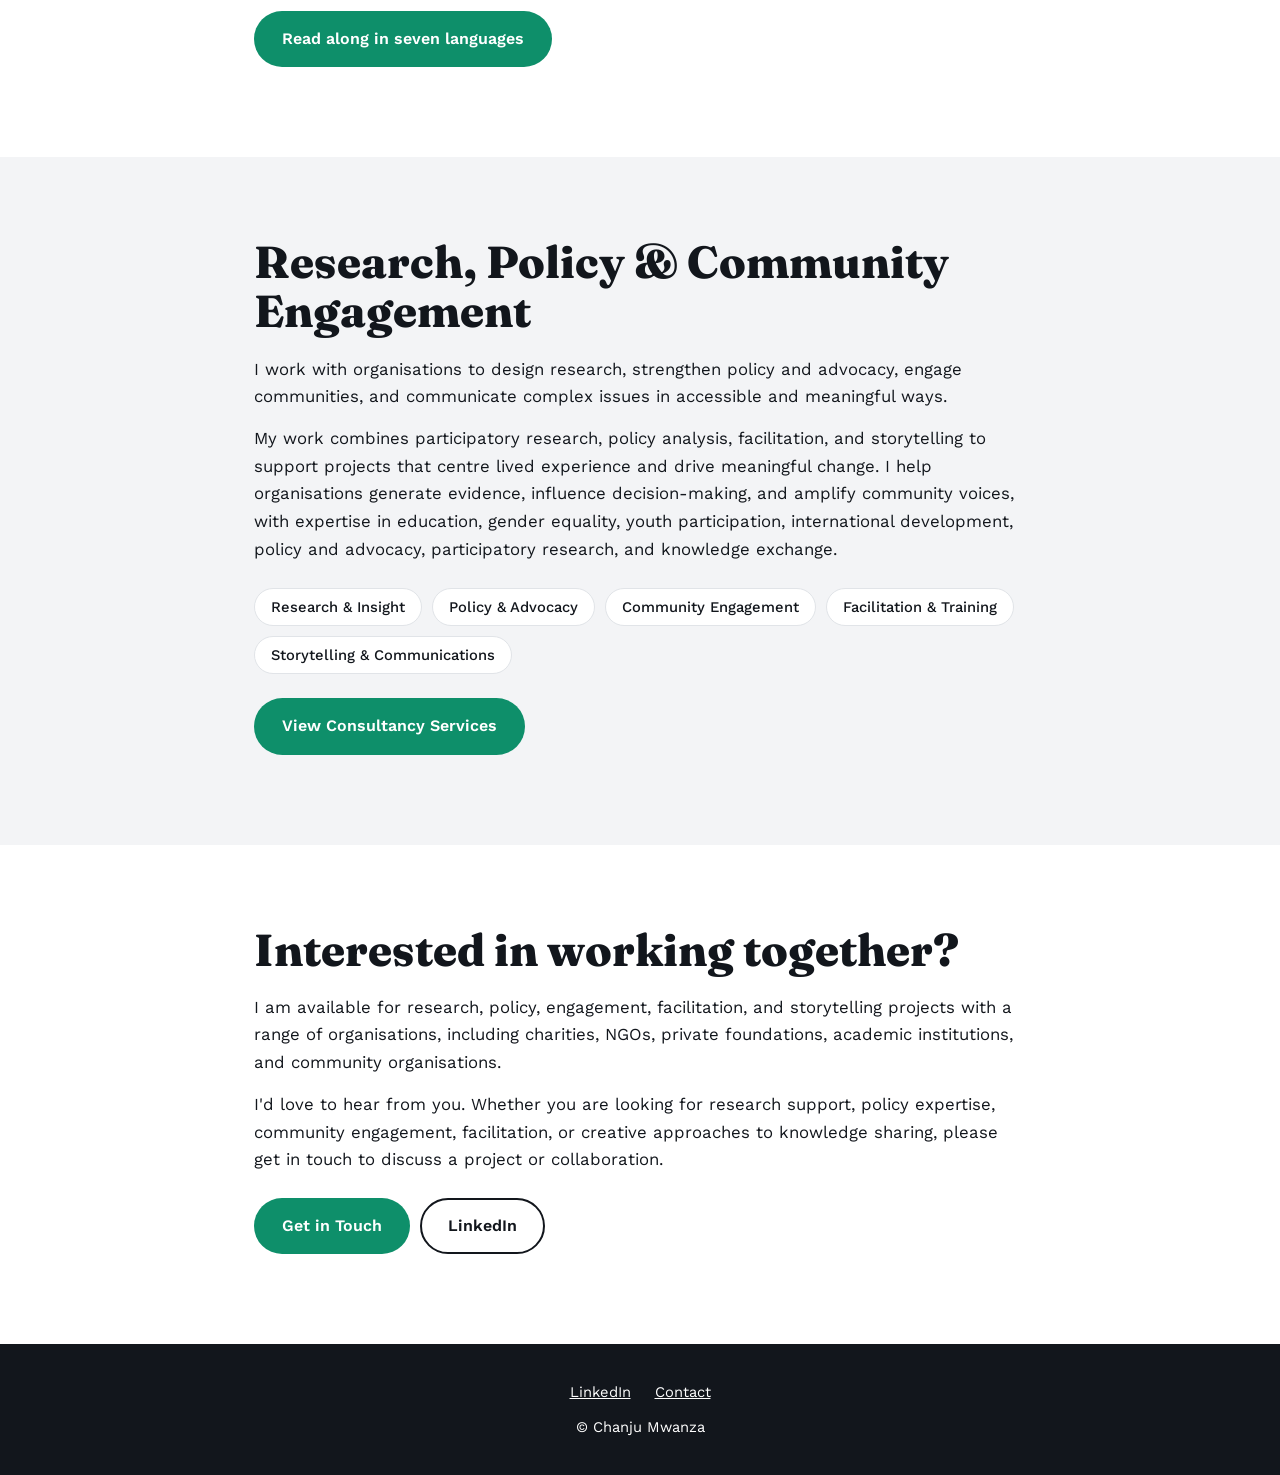
==== commit 69b14e60: "Update index.html" ====
--- a/index.html
+++ b/index.html
@@ -1,64 +1,76 @@
 <!DOCTYPE html><html lang="en"><head><meta charset="utf-8"><meta name="viewport" content="width=device-width, initial-scale=1">
-<title>Researcher, policy specialist and storyteller | Chanju Mwanza</title><meta name="description" content="Chanju Mwanza is a researcher, policy specialist, storyteller and community engagement practitioner, and founder of the Zambian Narratives Project.">
+<title>Zambian Narratives Project, research and policy | Chanju Mwanza</title><meta name="description" content="Chanju Mwanza is a researcher, policy specialist and storyteller, and the founder of the Zambian Narratives Project, which creates bilingual children's books in Zambia's national languages.">
 <link rel="preconnect" href="https://fonts.googleapis.com"><link rel="preconnect" href="https://fonts.gstatic.com" crossorigin>
 <link href="https://fonts.googleapis.com/css2?family=Fraunces:opsz,wght@9..144,500;9..144,800&family=Work+Sans:wght@400;500;600&display=swap" rel="stylesheet">
 <link rel="stylesheet" href="style.css">
 <style>
-.hero{position:relative;overflow:hidden;padding:110px 0 100px;background:
-radial-gradient(circle at 88% 12%,rgba(14,143,106,.45),transparent 42%),
-radial-gradient(circle at 8% 100%,rgba(212,116,44,.32),transparent 40%),
-repeating-linear-gradient(135deg,rgba(255,255,255,.035) 0 18px,transparent 18px 36px),
-var(--ink)}
-.hero .wrap{display:block;max-width:900px}
-.hero h1{font-size:clamp(2.8rem,8vw,5.4rem);line-height:1.02}
-.hero .bar{width:84px;height:6px;border-radius:99px;background:linear-gradient(90deg,var(--green) 0 50%,var(--copper) 50%);margin:26px 0 28px}
-.hero p.lead{font-size:1.28rem;color:#E4E7EC;max-width:34em;margin:0}
-.hero .body-text{font-size:1.04rem;color:#C9CED6;max-width:38em;margin-top:18px}
-.hero .cta{margin-top:30px}
-.creds{display:flex;flex-wrap:wrap;gap:10px;list-style:none;padding:0;margin-top:34px}
-.creds li{border:1px solid rgba(255,255,255,.28);border-radius:999px;padding:7px 16px;font-size:.9rem;color:#fff;background:rgba(255,255,255,.07)}
-.creds li:first-child{border-color:var(--copper)}
-.znp .wrap{max-width:820px}
-.znp p{font-size:1.05rem}
+.open{background:#fff;padding:76px 0 64px}
+.open .wrap{display:grid;grid-template-columns:1.1fr 1fr;gap:56px;align-items:center}
+.open h1{font-size:clamp(2.1rem,4.6vw,3.5rem);line-height:1.08}
+.open h1 em{font-style:normal;color:var(--copper)}
+.open p.lead{font-size:1.15rem;color:var(--slate);margin:22px 0 28px;max-width:30em}
+.collage{position:relative;height:470px}
+.cc{position:absolute;width:34%;height:auto;aspect-ratio:1;object-fit:cover;border-radius:10px;border:5px solid #fff;box-shadow:0 12px 28px rgba(18,22,28,.25);transform:rotate(var(--r));transition:transform .25s}
+.cc:hover{transform:rotate(0) scale(1.08);z-index:9}
+.hello{background:var(--mist);padding:44px 0}
+.hello .wrap{display:flex;align-items:center;gap:32px;flex-wrap:wrap;max-width:940px}
+.hello img{width:140px;height:140px;max-width:none;border-radius:50%;object-fit:cover;object-position:center 15%;border:4px solid #fff;box-shadow:0 6px 20px rgba(0,0,0,.18);flex:none}
+.hello .txt{flex:1;min-width:280px}
+.hello h2{font-size:clamp(1.6rem,3.6vw,2.2rem);margin-bottom:12px}
+.hello p{font-size:1.02rem}
+.narrow .wrap{max-width:820px}
+.narrow p{font-size:1.05rem}
 .svc{margin-top:24px}
 .svc li{font-weight:500}
-@media(max-width:760px){.hero{padding:72px 0 64px}}
+@media(max-width:820px){.open .wrap{grid-template-columns:1fr;gap:34px}.collage{height:400px}.hello img{width:110px;height:110px}}
+@media(prefers-reduced-motion:reduce){.cc{transition:none}}
 </style></head><body>
 <div class="stripe"></div>
 <header><div class="wrap"><a class="logo" href="index.html">Chanju Mwanza</a><nav aria-label="Main"><a href="zambian-narratives-project.html">Zambian Narratives Project</a><a href="research-consultancy.html">Research & Consultancy</a><a href="events-press.html">Events & Press</a><a href="contact.html">Contact</a></nav></div></header>
 <main>
 
-<div class="hero"><div class="wrap">
-<p class="kicker">Who I am</p>
-<h1>Hello, I'm Chanju Mwanza.</h1>
-<div class="bar"></div>
-<p class="lead">I am a researcher, policy specialist, storyteller, and community engagement practitioner. My work explores how research, participation, and storytelling can support learning, amplify community voices, and contribute to positive social change.</p>
-<p class="body-text">Alongside my professional work, I am currently undertaking doctoral research exploring digital storytelling as a decolonial approach to climate justice education. I have expertise in education, gender equality, youth participation, international development, participatory research, community storytelling, policy and advocacy, and knowledge exchange.</p>
-<p class="body-text">Explore my work below.</p>
-<p class="cta"><a class="btn solid" href="research-consultancy.html">Learn More About Me</a></p>
-<ul class="creds"><li>PhD researcher, University of Glasgow</li><li>MA Education, Gender and International Development, UCL</li><li>Founder, Zambian Narratives Project</li></ul>
+<div class="open"><div class="wrap"><div>
+<p class="kicker">The Zambian Narratives Project</p>
+<h1>Every child deserves stories <em>rooted in their language, culture, and heritage.</em></h1>
+<p class="lead">The Zambian Narratives Project creates bilingual and multilingual children's books that help children and young people in Zambia and across the diaspora connect with language, culture, stories, and heritage.</p>
+<a class="btn solid" href="zambian-narratives-project.html">Explore the Project</a><a class="btn line" style="color:var(--ink)" href="https://www.amazon.co.uk/stores/author/B0GZ334R87/allbooks" target="_blank" rel="noopener">Explore the Books</a></div>
+<div class="collage">
+<img class="cc" src="images/covers/bemba.jpg" alt="A Family Adventure, English to Bemba" width="600" height="600" style="left:0%;top:6%;--r:-5deg">
+<img class="cc" src="images/covers/kaonde.jpg" alt="A Family Adventure, English to Kaonde" width="600" height="600" style="left:34%;top:0%;--r:4deg">
+<img class="cc" src="images/covers/luvale.jpg" alt="A Family Adventure, English to Luvale" width="600" height="600" style="left:62%;top:10%;--r:-3deg">
+<img class="cc" src="images/covers/lunda.jpg" alt="A Family Adventure, English to Lunda" width="600" height="600" style="left:8%;top:40%;--r:3deg" loading="lazy">
+<img class="cc" src="images/covers/lozi.jpg" alt="A Family Adventure, English to Lozi" width="600" height="600" style="left:40%;top:36%;--r:-4deg" loading="lazy">
+<img class="cc" src="images/covers/nyanja.jpg" alt="A Family Adventure, English to Nyanja" width="600" height="600" style="left:63%;top:46%;--r:5deg" loading="lazy">
+<img class="cc" src="images/covers/tonga.jpg" alt="A Family Adventure, English to Tonga" width="600" height="600" style="left:30%;top:68%;--r:-2deg" loading="lazy">
+</div></div></div>
+
+<div class="hello"><div class="wrap">
+<img src="images/chanju-portrait.jpg" alt="Portrait of Chanju Mwanza smiling, wearing a mustard leopard-print dress" width="900" height="1010">
+<div class="txt"><h2>Hello, I'm Chanju Mwanza.</h2>
+<p>I am a researcher, policy specialist, storyteller, and community engagement specialist. My work explores how research, participation, and storytelling can support learning, amplify community voices, and contribute to positive social change.</p>
+<p>I am currently undertaking doctoral research exploring digital storytelling as a decolonial approach to climate justice education. With experience spanning central government and International NGO sectors, I have expertise in education, gender equality, youth participation, international development, participatory research, community storytelling, policy and advocacy, and knowledge exchange.</p>
+<p style="margin-top:18px"><a class="btn solid" href="research-consultancy.html">Learn More About Me</a></p></div>
 </div></div>
 
-<section class="znp"><div class="wrap">
-<p class="kicker" style="color:var(--copper)">Children's books</p>
-<h2>The Zambian Narratives Project</h2>
-<p>The Zambian Narratives Project creates bilingual and multilingual children's books that help children and young people in Zambia and across the diaspora connect with language, culture, stories, and heritage.</p>
-<p>Through culturally relevant storytelling, the project celebrates Zambia's rich linguistic and cultural diversity while supporting literacy, language learning, and cultural connection. The project includes a growing collection of children's books available in English and Zambia's national languages, helping young readers see themselves, their communities, and their cultures reflected in the stories they read.</p>
-<p style="margin-top:24px"><a class="btn solid" href="zambian-narratives-project.html">Explore the Project</a><a class="btn line" href="https://www.amazon.co.uk/stores/author/B0GZ334R87/allbooks" target="_blank" rel="noopener">Explore the Books</a></p>
+<section class="narrow"><div class="wrap">
+<h2>About the project</h2>
+<p>Through culturally relevant storytelling, the project celebrates Zambia's rich linguistic and cultural diversity while supporting  language learning, and cultural connection. The project includes a growing collection of children's books available in English and Zambia's seven national languages, helping young readers see themselves, their communities, and their cultures reflected in the stories they read.</p>
+<ul class="tags svc"><li>Bemba</li><li>Kaonde</li><li>Luvale</li><li>Lunda</li><li>Lozi</li><li>Nyanja</li><li>Tonga</li></ul>
+<p style="margin-top:24px"><a class="btn solid" href="zambian-narratives-project.html">Read along in seven languages</a></p>
 </div></section>
 
-<section class="alt"><div class="wrap" style="max-width:820px">
+<section class="alt narrow"><div class="wrap">
 <h2>Research, Policy &amp; Community Engagement</h2>
-<p style="font-size:1.05rem">I work with organisations to design research, strengthen policy and advocacy, engage communities, and communicate complex issues in accessible and meaningful ways.</p>
-<p style="font-size:1.05rem">My work combines participatory research, policy analysis, facilitation, and storytelling to support projects that centre lived experience and drive meaningful change. I help organisations generate evidence, influence decision-making, and amplify community voices, with expertise in education, gender equality, youth participation, international development, policy and advocacy, participatory research, and knowledge exchange.</p>
+<p>I work with organisations to design research, strengthen policy and advocacy, engage communities, and communicate complex issues in accessible and meaningful ways.</p>
+<p>My work combines participatory research, policy analysis, facilitation, and storytelling to support projects that centre lived experience and drive meaningful change. I help organisations generate evidence, influence decision-making, and amplify community voices, with expertise in education, gender equality, youth participation, international development, policy and advocacy, participatory research, and knowledge exchange.</p>
 <ul class="tags svc"><li>Research &amp; Insight</li><li>Policy &amp; Advocacy</li><li>Community Engagement</li><li>Facilitation &amp; Training</li><li>Storytelling &amp; Communications</li></ul>
 <p style="margin-top:24px"><a class="btn solid" href="research-consultancy.html">View Consultancy Services</a></p>
 </div></section>
 
-<section><div class="wrap" style="max-width:820px">
+<section class="narrow"><div class="wrap">
 <h2>Interested in working together?</h2>
-<p style="font-size:1.05rem">I am available for research, policy, engagement, facilitation, and storytelling projects with a range of organisations, including charities, NGOs, private foundations, academic institutions, and community organisations.</p>
-<p style="font-size:1.05rem">I'd love to hear from you. Whether you are looking for research support, policy expertise, community engagement, facilitation, or creative approaches to knowledge sharing, please get in touch to discuss a project or collaboration.</p>
+<p>I am available for research, policy, engagement, facilitation, and storytelling projects with a range of organisations, including charities, NGOs, private foundations, academic institutions, and community organisations.</p>
+<p>I'd love to hear from you. Whether you are looking for research support, policy expertise, community engagement, facilitation, or creative approaches to knowledge sharing, please get in touch to discuss a project or collaboration.</p>
 <p style="margin-top:24px"><a class="btn solid" href="contact.html">Get in Touch</a><a class="btn line" href="https://www.linkedin.com/in/chanjumwanza" target="_blank" rel="noopener">LinkedIn</a></p>
 </div></section>
 </main>
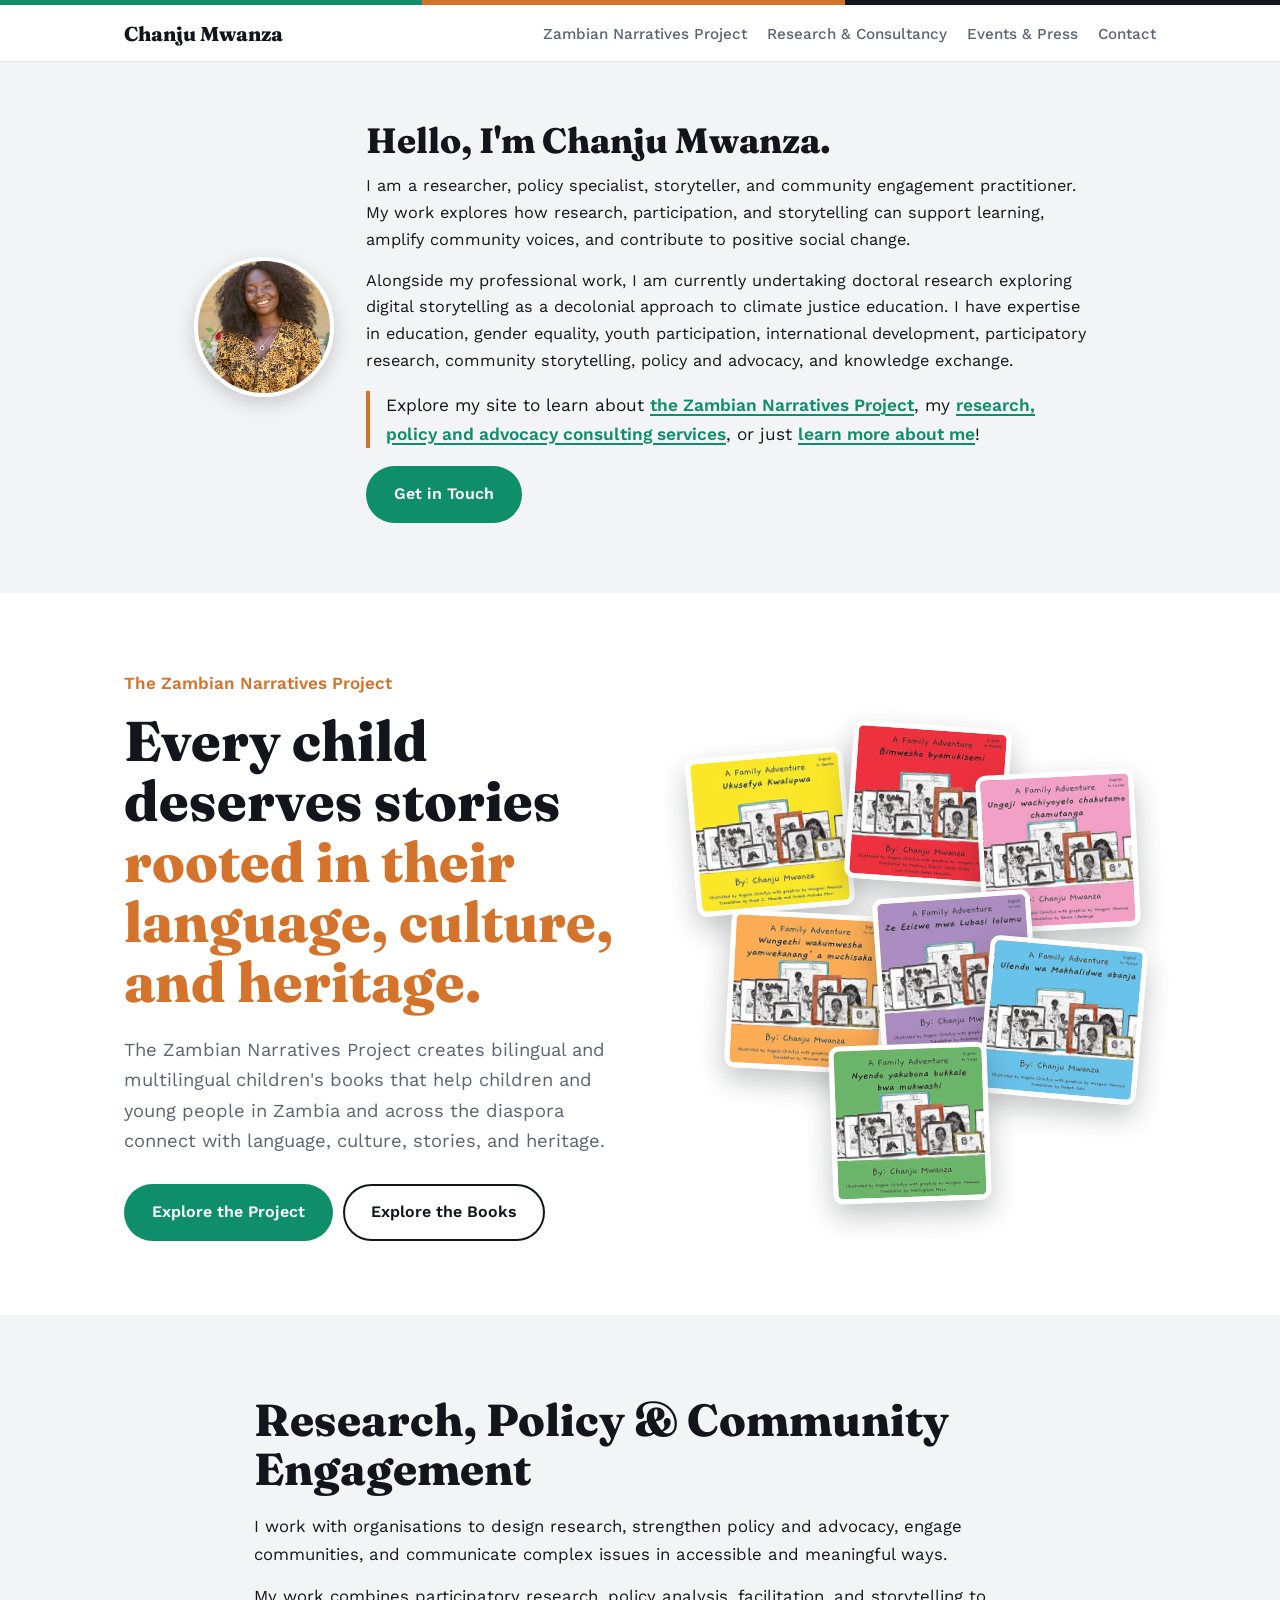
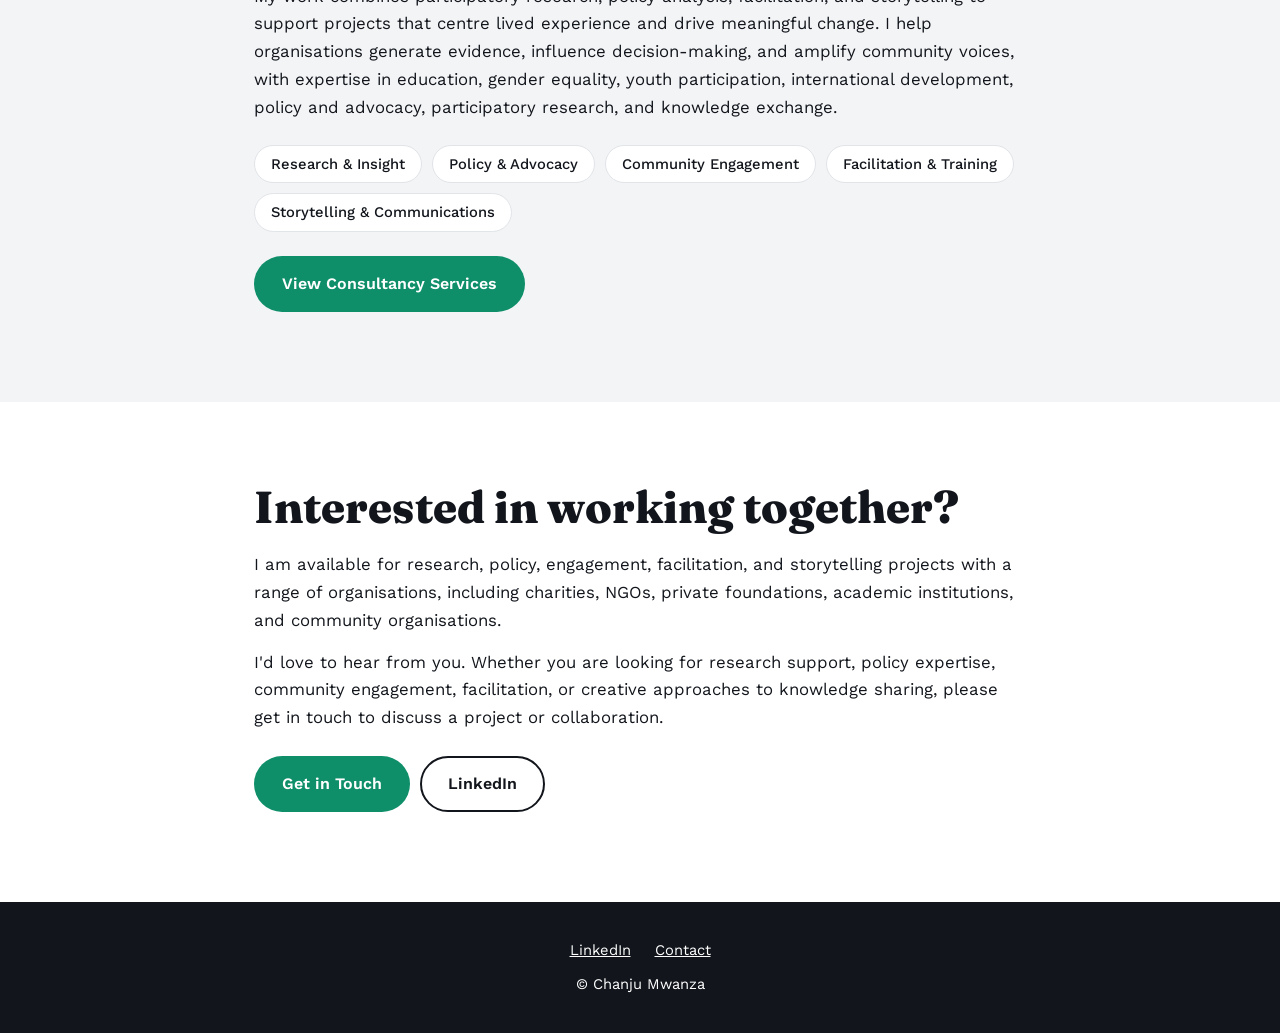
==== commit 180e48e9: "Revise .hello section and add personal introduction Updated padding in the .hello class and added ne" ====
--- a/index.html
+++ b/index.html
@@ -12,12 +12,14 @@
 .collage{position:relative;height:470px}
 .cc{position:absolute;width:34%;height:auto;aspect-ratio:1;object-fit:cover;border-radius:10px;border:5px solid #fff;box-shadow:0 12px 28px rgba(18,22,28,.25);transform:rotate(var(--r));transition:transform .25s}
 .cc:hover{transform:rotate(0) scale(1.08);z-index:9}
-.hello{background:var(--mist);padding:44px 0}
+.hello{background:var(--mist);padding:60px 0}
 .hello .wrap{display:flex;align-items:center;gap:32px;flex-wrap:wrap;max-width:940px}
 .hello img{width:140px;height:140px;max-width:none;border-radius:50%;object-fit:cover;object-position:center 15%;border:4px solid #fff;box-shadow:0 6px 20px rgba(0,0,0,.18);flex:none}
 .hello .txt{flex:1;min-width:280px}
 .hello h2{font-size:clamp(1.6rem,3.6vw,2.2rem);margin-bottom:12px}
 .hello p{font-size:1.02rem}
+.hello p.explore{margin-top:16px;padding-left:16px;border-left:4px solid var(--copper);font-size:1.08rem}
+.hello p.explore a{font-weight:600;text-decoration-thickness:2px;text-underline-offset:3px}
 .narrow .wrap{max-width:820px}
 .narrow p{font-size:1.05rem}
 .svc{margin-top:24px}
@@ -28,6 +30,15 @@
 <div class="stripe"></div>
 <header><div class="wrap"><a class="logo" href="index.html">Chanju Mwanza</a><nav aria-label="Main"><a href="zambian-narratives-project.html">Zambian Narratives Project</a><a href="research-consultancy.html">Research & Consultancy</a><a href="events-press.html">Events & Press</a><a href="contact.html">Contact</a></nav></div></header>
 <main>
+
+<div class="hello"><div class="wrap">
+<img src="images/chanju-portrait.jpg" alt="Portrait of Chanju Mwanza smiling, wearing a mustard leopard-print dress" width="900" height="1010">
+<div class="txt"><h2>Hello, I'm Chanju Mwanza.</h2>
+<p>I am a researcher, policy specialist, storyteller, and community engagement practitioner. My work explores how research, participation, and storytelling can support learning, amplify community voices, and contribute to positive social change.</p>
+<p>Alongside my professional work, I am currently undertaking doctoral research exploring digital storytelling as a decolonial approach to climate justice education. I have expertise in education, gender equality, youth participation, international development, participatory research, community storytelling, policy and advocacy, and knowledge exchange.</p>
+<p class="explore">Explore my site to learn about <a href="zambian-narratives-project.html">the Zambian Narratives Project</a>, my <a href="research-consultancy.html">research, policy and advocacy consulting services</a>, or just <a href="research-consultancy.html">learn more about me</a>!</p>
+<p style="margin-top:18px"><a class="btn solid" href="contact.html">Get in Touch</a></p></div>
+</div></div>
 
 <div class="open"><div class="wrap"><div>
 <p class="kicker">The Zambian Narratives Project</p>
@@ -43,21 +54,6 @@
 <img class="cc" src="images/covers/nyanja.jpg" alt="A Family Adventure, English to Nyanja" width="600" height="600" style="left:63%;top:46%;--r:5deg" loading="lazy">
 <img class="cc" src="images/covers/tonga.jpg" alt="A Family Adventure, English to Tonga" width="600" height="600" style="left:30%;top:68%;--r:-2deg" loading="lazy">
 </div></div></div>
-
-<div class="hello"><div class="wrap">
-<img src="images/chanju-portrait.jpg" alt="Portrait of Chanju Mwanza smiling, wearing a mustard leopard-print dress" width="900" height="1010">
-<div class="txt"><h2>Hello, I'm Chanju Mwanza.</h2>
-<p>I am a researcher, policy specialist, storyteller, and community engagement specialist. My work explores how research, participation, and storytelling can support learning, amplify community voices, and contribute to positive social change.</p>
-<p>I am currently undertaking doctoral research exploring digital storytelling as a decolonial approach to climate justice education. With experience spanning central government and International NGO sectors, I have expertise in education, gender equality, youth participation, international development, participatory research, community storytelling, policy and advocacy, and knowledge exchange.</p>
-<p style="margin-top:18px"><a class="btn solid" href="research-consultancy.html">Learn More About Me</a></p></div>
-</div></div>
-
-<section class="narrow"><div class="wrap">
-<h2>About the project</h2>
-<p>Through culturally relevant storytelling, the project celebrates Zambia's rich linguistic and cultural diversity while supporting  language learning, and cultural connection. The project includes a growing collection of children's books available in English and Zambia's seven national languages, helping young readers see themselves, their communities, and their cultures reflected in the stories they read.</p>
-<ul class="tags svc"><li>Bemba</li><li>Kaonde</li><li>Luvale</li><li>Lunda</li><li>Lozi</li><li>Nyanja</li><li>Tonga</li></ul>
-<p style="margin-top:24px"><a class="btn solid" href="zambian-narratives-project.html">Read along in seven languages</a></p>
-</div></section>
 
 <section class="alt narrow"><div class="wrap">
 <h2>Research, Policy &amp; Community Engagement</h2>
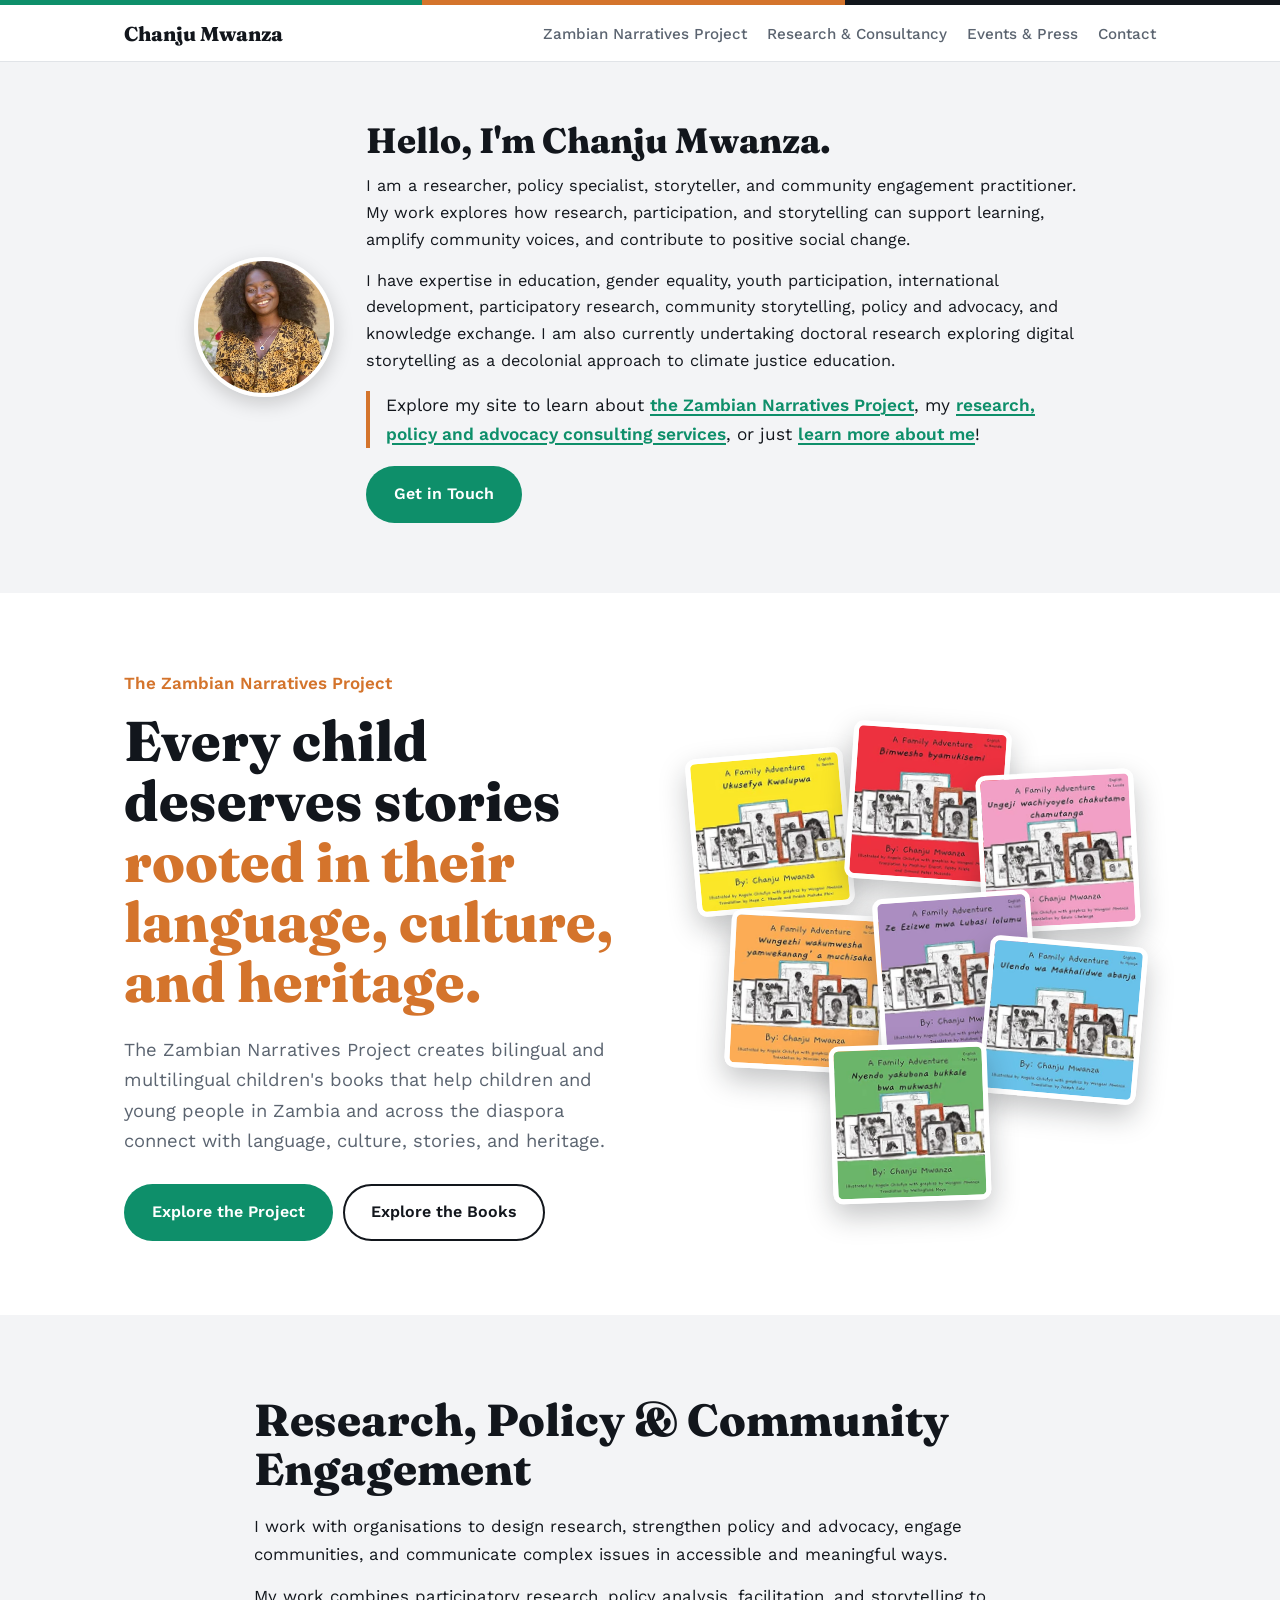
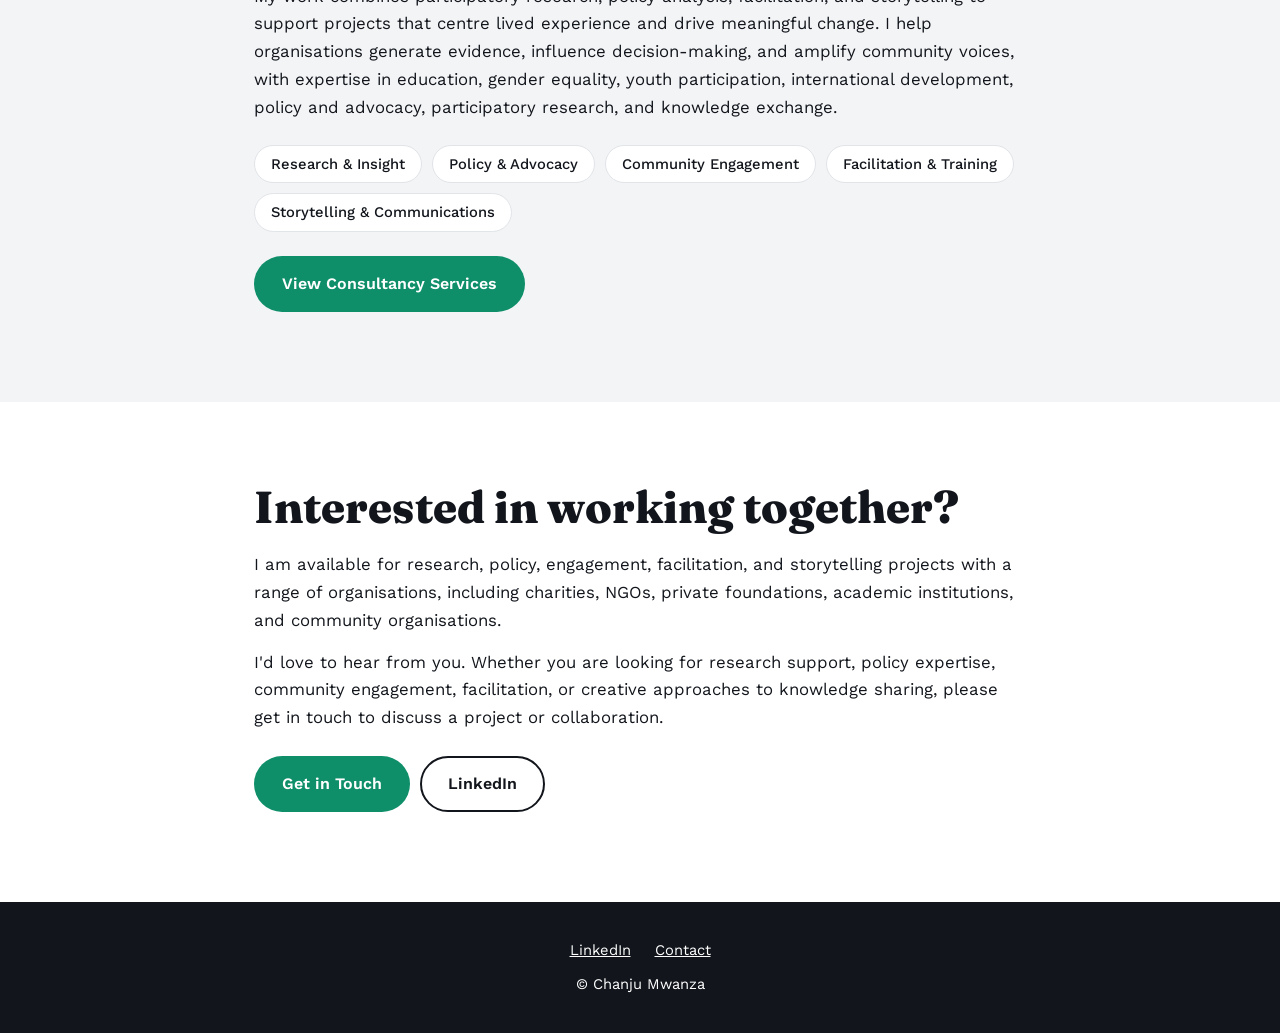
==== commit 7cc56418: "Revise paragraph structure in index.html Rearranged expertise and research description for clarity." ====
--- a/index.html
+++ b/index.html
@@ -35,7 +35,7 @@
 <img src="images/chanju-portrait.jpg" alt="Portrait of Chanju Mwanza smiling, wearing a mustard leopard-print dress" width="900" height="1010">
 <div class="txt"><h2>Hello, I'm Chanju Mwanza.</h2>
 <p>I am a researcher, policy specialist, storyteller, and community engagement practitioner. My work explores how research, participation, and storytelling can support learning, amplify community voices, and contribute to positive social change.</p>
-<p>Alongside my professional work, I am currently undertaking doctoral research exploring digital storytelling as a decolonial approach to climate justice education. I have expertise in education, gender equality, youth participation, international development, participatory research, community storytelling, policy and advocacy, and knowledge exchange.</p>
+<p> I have expertise in education, gender equality, youth participation, international development, participatory research, community storytelling, policy and advocacy, and knowledge exchange. I am also currently undertaking doctoral research exploring digital storytelling as a decolonial approach to climate justice education.</p>
 <p class="explore">Explore my site to learn about <a href="zambian-narratives-project.html">the Zambian Narratives Project</a>, my <a href="research-consultancy.html">research, policy and advocacy consulting services</a>, or just <a href="research-consultancy.html">learn more about me</a>!</p>
 <p style="margin-top:18px"><a class="btn solid" href="contact.html">Get in Touch</a></p></div>
 </div></div>
